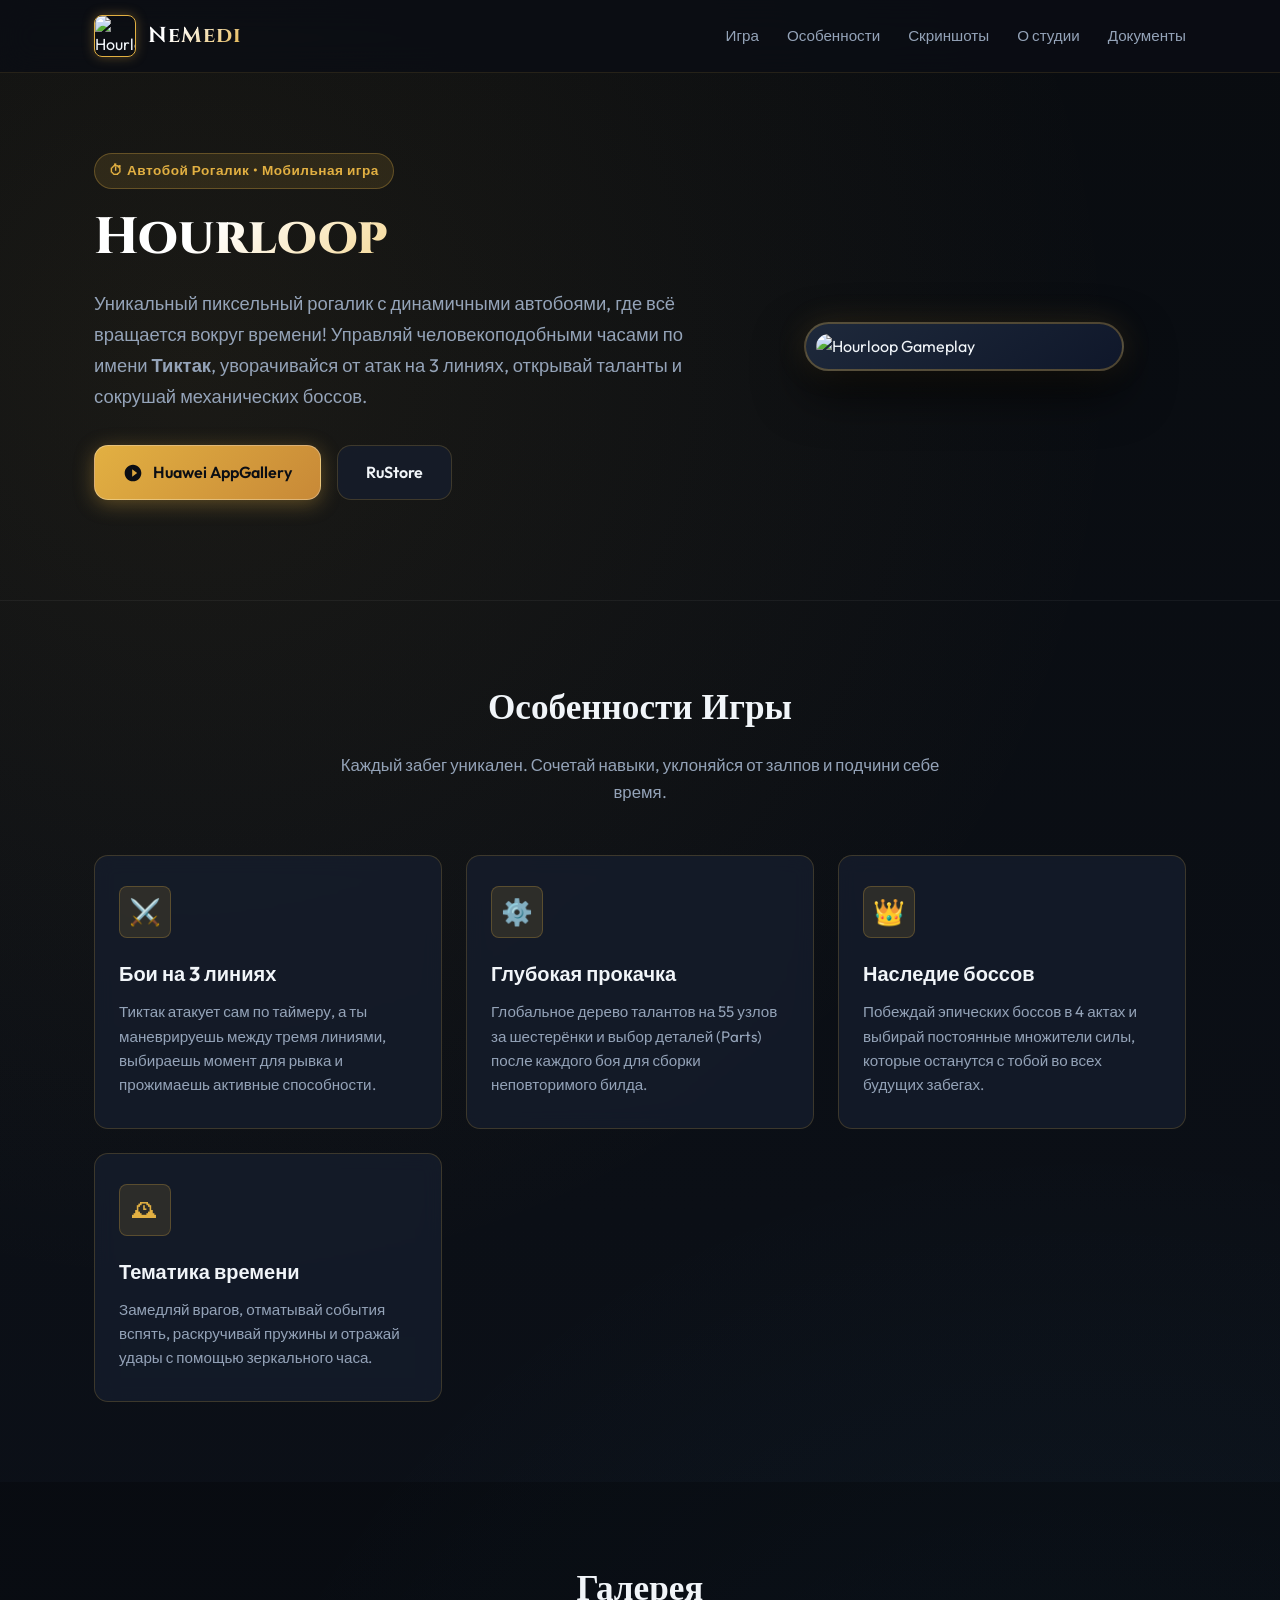
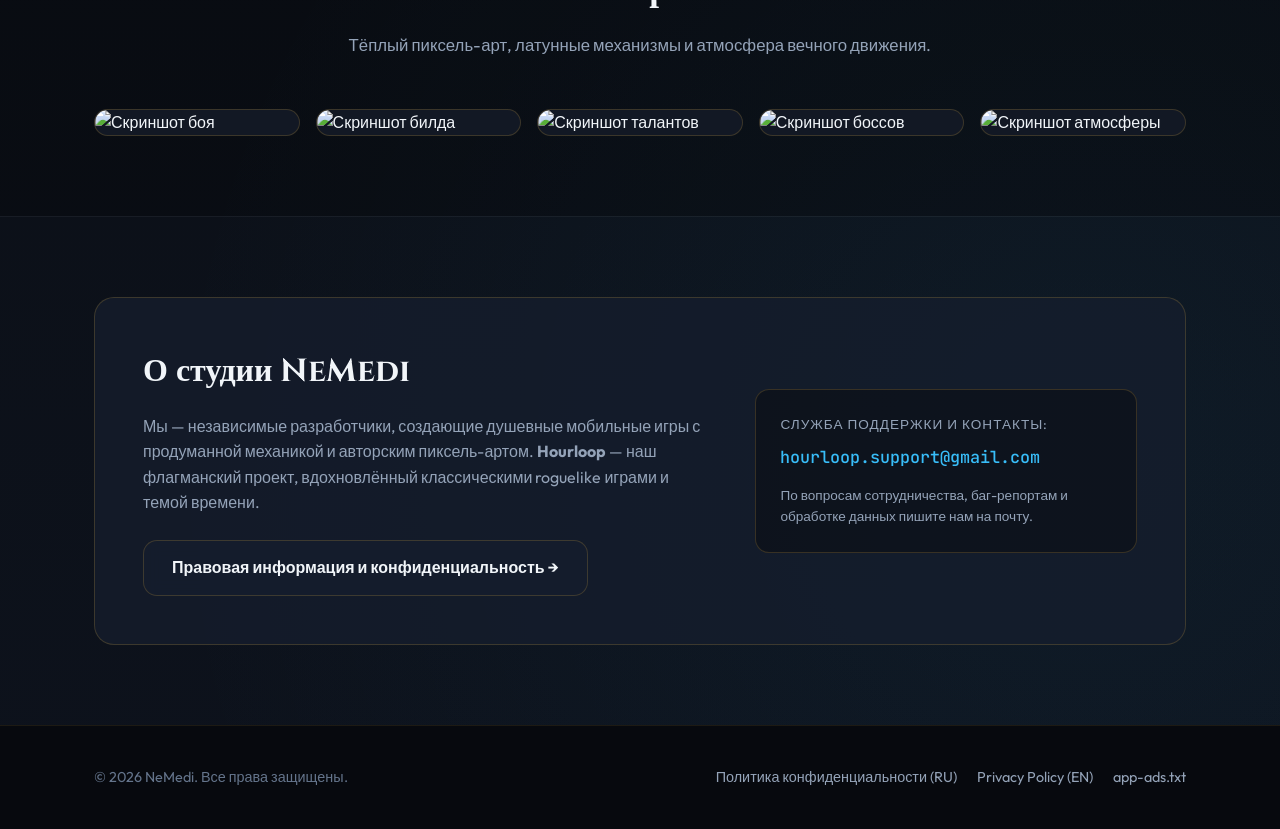
==== index.html @ 482aceb5 "Add files via upload" ====
<!DOCTYPE html>
<html lang="ru">
<head>
  <meta charset="UTF-8">
  <meta name="viewport" content="width=device-width, initial-scale=1.0">
  <title>NeMedi Games — Hourloop</title>
  <meta name="description" content="Официальный сайт инди-студии NeMedi и игры Hourloop — автобой рогалик в мире механизмов и времени.">
  <link rel="icon" type="image/png" href="assets/app_icon.png">
  <link rel="stylesheet" href="style.css">
</head>
<body>

  <!-- Header -->
  <header>
    <div class="container nav-wrap">
      <a href="index.html" class="brand">
        <img src="assets/app_icon.png" alt="Hourloop Icon" class="brand-icon">
        <span class="brand-name">NeMedi</span>
      </a>
      <nav>
        <ul class="nav-links">
          <li><a href="#game">Игра</a></li>
          <li><a href="#features">Особенности</a></li>
          <li><a href="#gallery">Скриншоты</a></li>
          <li><a href="#about">О студии</a></li>
          <li><a href="hourloop/legal/index.html">Документы</a></li>
        </ul>
      </nav>
    </div>
  </header>

  <main>
    <!-- Hero Section -->
    <section id="game" class="hero">
      <div class="container">
        <div class="hero-grid">
          <div class="hero-info">
            <span class="badge">⏱ Автобой Рогалик • Мобильная игра</span>
            <h1 class="hero-title">Hourloop</h1>
            <p class="hero-subtitle">
              Уникальный пиксельный рогалик с динамичными автобоями, где всё вращается вокруг времени! Управляй человекоподобными часами по имени <strong>Тиктак</strong>, уворачивайся от атак на 3 линиях, открывай таланты и сокрушай механических боссов.
            </p>
            <div class="cta-group">
              <a href="https://appgallery.huawei.com/app/C118622641" target="_blank" rel="noopener" class="btn btn-primary" id="btn-appgallery">
                <svg width="20" height="20" viewBox="0 0 24 24" fill="currentColor"><path d="M12 2C6.48 2 2 6.48 2 12s4.48 10 10 10 10-4.48 10-10S17.52 2 12 2zm-1 14.5v-9l6 4.5-6 4.5z"/></svg>
                Huawei AppGallery
              </a>
              <a href="https://www.rustore.ru" target="_blank" rel="noopener" class="btn btn-secondary" id="btn-rustore">
                RuStore
              </a>
            </div>
          </div>
          <div class="hero-visual">
            <div class="phone-mockup">
              <img src="assets/promo_1.png" alt="Hourloop Gameplay">
            </div>
          </div>
        </div>
      </div>
    </section>

    <!-- Features -->
    <section id="features" class="features">
      <div class="container">
        <div class="section-head">
          <h2 class="section-title">Особенности Игры</h2>
          <p class="section-desc">Каждый забег уникален. Сочетай навыки, уклоняйся от залпов и подчини себе время.</p>
        </div>
        <div class="features-grid">
          <div class="feature-card">
            <div class="feature-icon">⚔️</div>
            <h3 class="feature-title">Бои на 3 линиях</h3>
            <p class="feature-text">Тиктак атакует сам по таймеру, а ты маневрируешь между тремя линиями, выбираешь момент для рывка и прожимаешь активные способности.</p>
          </div>
          <div class="feature-card">
            <div class="feature-icon">⚙️</div>
            <h3 class="feature-title">Глубокая прокачка</h3>
            <p class="feature-text">Глобальное дерево талантов на 55 узлов за шестерёнки и выбор деталей (Parts) после каждого боя для сборки неповторимого билда.</p>
          </div>
          <div class="feature-card">
            <div class="feature-icon">👑</div>
            <h3 class="feature-title">Наследие боссов</h3>
            <p class="feature-text">Побеждай эпических боссов в 4 актах и выбирай постоянные множители силы, которые останутся с тобой во всех будущих забегах.</p>
          </div>
          <div class="feature-card">
            <div class="feature-icon">🕰</div>
            <h3 class="feature-title">Тематика времени</h3>
            <p class="feature-text">Замедляй врагов, отматывай события вспять, раскручивай пружины и отражай удары с помощью зеркального часа.</p>
          </div>
        </div>
      </div>
    </section>

    <!-- Promo Gallery -->
    <section id="gallery" class="gallery">
      <div class="container">
        <div class="section-head">
          <h2 class="section-title">Галерея</h2>
          <p class="section-desc">Тёплый пиксель-арт, латунные механизмы и атмосфера вечного движения.</p>
        </div>
        <div class="gallery-grid">
          <div class="gallery-item"><img src="assets/promo_1.png" alt="Скриншот боя"></div>
          <div class="gallery-item"><img src="assets/promo_2.png" alt="Скриншот билда"></div>
          <div class="gallery-item"><img src="assets/promo_3.png" alt="Скриншот талантов"></div>
          <div class="gallery-item"><img src="assets/promo_4.png" alt="Скриншот боссов"></div>
          <div class="gallery-item"><img src="assets/promo_5.png" alt="Скриншот атмосферы"></div>
        </div>
      </div>
    </section>

    <!-- About Studio -->
    <section id="about" class="about">
      <div class="container">
        <div class="about-card">
          <div class="about-info">
            <h2 class="about-title">О студии NeMedi</h2>
            <p class="about-desc">
              Мы — независимые разработчики, создающие душевные мобильные игры с продуманной механикой и авторским пиксель-артом. <strong>Hourloop</strong> — наш флагманский проект, вдохновлённый классическими roguelike играми и темой времени.
            </p>
            <a href="hourloop/legal/index.html" class="btn btn-secondary">
              Правовая информация и конфиденциальность →
            </a>
          </div>
          <div class="contact-box">
            <div class="contact-label">Служба поддержки и контакты:</div>
            <a href="mailto:hourloop.support@gmail.com" class="contact-email">hourloop.support@gmail.com</a>
            <div style="margin-top: 14px; font-size: 0.85rem; color: var(--text-muted);">
              По вопросам сотрудничества, баг-репортам и обработке данных пишите нам на почту.
            </div>
          </div>
        </div>
      </div>
    </section>
  </main>

  <!-- Footer -->
  <footer>
    <div class="container footer-content">
      <div class="footer-copy">
        © 2026 NeMedi. Все права защищены.
      </div>
      <div class="footer-links">
        <a href="hourloop/legal/privacy-ru.html">Политика конфиденциальности (RU)</a>
        <a href="hourloop/legal/privacy-en.html">Privacy Policy (EN)</a>
        <a href="app-ads.txt">app-ads.txt</a>
      </div>
    </div>
  </footer>

</body>
</html>
---- style.css ----
@import url('https://fonts.googleapis.com/css2?family=Outfit:wght@300;400;500;600;700;800&family=Cinzel:wght@600;700;800&family=JetBrains+Mono:wght@400;500&display=swap');

:root {
  --bg-dark: #0b0e14;
  --bg-surface: #121824;
  --bg-card: rgba(22, 30, 46, 0.75);
  --bg-card-hover: rgba(30, 41, 62, 0.85);
  --accent-gold: #e2b042;
  --accent-gold-glow: rgba(226, 176, 66, 0.35);
  --accent-brass: #c88937;
  --accent-blue: #2a75d3;
  --accent-cyan: #38bdf8;
  --text-main: #f1f5f9;
  --text-muted: #94a3b8;
  --text-dark: #64748b;
  --border-color: rgba(226, 176, 66, 0.2);
  --border-hover: rgba(226, 176, 66, 0.5);
  --radius-sm: 8px;
  --radius-md: 14px;
  --radius-lg: 20px;
  --transition: all 0.25s cubic-bezier(0.16, 1, 0.3, 1);
}

* {
  margin: 0;
  padding: 0;
  box-sizing: border-box;
}

html {
  scroll-behavior: smooth;
}

body {
  font-family: 'Outfit', -apple-system, BlinkMacSystemFont, 'Segoe UI', Roboto, sans-serif;
  background-color: var(--bg-dark);
  color: var(--text-main);
  line-height: 1.6;
  min-height: 100vh;
  overflow-x: hidden;
  background-image: 
    radial-gradient(circle at 15% 15%, rgba(226, 176, 66, 0.08) 0%, transparent 40%),
    radial-gradient(circle at 85% 85%, rgba(56, 189, 248, 0.06) 0%, transparent 40%),
    linear-gradient(to bottom, #090c10, #0d121c);
}

.container {
  max-width: 1140px;
  margin: 0 auto;
  padding: 0 24px;
}

/* Header & Nav */
header {
  position: sticky;
  top: 0;
  z-index: 100;
  backdrop-filter: blur(16px);
  -webkit-backdrop-filter: blur(16px);
  background: rgba(11, 14, 20, 0.85);
  border-bottom: 1px solid rgba(226, 176, 66, 0.12);
}

.nav-wrap {
  display: flex;
  justify-content: space-between;
  align-items: center;
  height: 72px;
}

.brand {
  display: flex;
  align-items: center;
  gap: 12px;
  text-decoration: none;
  color: var(--text-main);
}

.brand-icon {
  width: 42px;
  height: 42px;
  border-radius: var(--radius-sm);
  border: 1px solid var(--accent-gold);
  box-shadow: 0 0 12px var(--accent-gold-glow);
  object-fit: cover;
}

.brand-name {
  font-family: 'Cinzel', serif;
  font-size: 1.35rem;
  font-weight: 700;
  letter-spacing: 1px;
  background: linear-gradient(135deg, #fff 30%, var(--accent-gold) 100%);
  -webkit-background-clip: text;
  -webkit-text-fill-color: transparent;
}

.nav-links {
  display: flex;
  align-items: center;
  gap: 28px;
  list-style: none;
}

.nav-links a {
  color: var(--text-muted);
  text-decoration: none;
  font-weight: 500;
  font-size: 0.95rem;
  transition: var(--transition);
}

.nav-links a:hover {
  color: var(--accent-gold);
}

/* Hero Section */
.hero {
  padding: 80px 0 60px;
  position: relative;
}

.hero-grid {
  display: grid;
  grid-template-columns: 1.15fr 0.85fr;
  gap: 48px;
  align-items: center;
}

.badge {
  display: inline-flex;
  align-items: center;
  gap: 8px;
  padding: 6px 14px;
  border-radius: 999px;
  background: rgba(226, 176, 66, 0.12);
  border: 1px solid rgba(226, 176, 66, 0.3);
  color: var(--accent-gold);
  font-size: 0.85rem;
  font-weight: 600;
  letter-spacing: 0.5px;
  margin-bottom: 20px;
}

.hero-title {
  font-family: 'Cinzel', serif;
  font-size: 3.2rem;
  line-height: 1.15;
  font-weight: 800;
  margin-bottom: 20px;
  background: linear-gradient(135deg, #ffffff 20%, #f3d182 60%, var(--accent-gold) 100%);
  -webkit-background-clip: text;
  -webkit-text-fill-color: transparent;
}

.hero-subtitle {
  font-size: 1.15rem;
  color: var(--text-muted);
  line-height: 1.7;
  margin-bottom: 32px;
}

.cta-group {
  display: flex;
  flex-wrap: wrap;
  gap: 16px;
  margin-bottom: 40px;
}

.btn {
  display: inline-flex;
  align-items: center;
  gap: 10px;
  padding: 14px 28px;
  border-radius: var(--radius-md);
  font-weight: 600;
  font-size: 1rem;
  text-decoration: none;
  transition: var(--transition);
  cursor: pointer;
}

.btn-primary {
  background: linear-gradient(135deg, var(--accent-gold) 0%, var(--accent-brass) 100%);
  color: #0b0e14;
  box-shadow: 0 4px 20px var(--accent-gold-glow);
  border: 1px solid rgba(255, 255, 255, 0.3);
}

.btn-primary:hover {
  transform: translateY(-2px);
  box-shadow: 0 6px 28px rgba(226, 176, 66, 0.55);
}

.btn-secondary {
  background: var(--bg-card);
  color: var(--text-main);
  border: 1px solid var(--border-color);
  backdrop-filter: blur(8px);
}

.btn-secondary:hover {
  background: var(--bg-card-hover);
  border-color: var(--border-hover);
  color: var(--accent-gold);
  transform: translateY(-2px);
}

.hero-visual {
  display: flex;
  justify-content: center;
  position: relative;
}

.phone-mockup {
  width: 100%;
  max-width: 320px;
  border-radius: 28px;
  padding: 10px;
  background: linear-gradient(145deg, #1e293b, #0f172a);
  box-shadow: 0 20px 50px rgba(0, 0, 0, 0.7), 0 0 30px rgba(226, 176, 66, 0.15);
  border: 2px solid rgba(226, 176, 66, 0.3);
}

.phone-mockup img {
  width: 100%;
  display: block;
  border-radius: 20px;
}

/* Features */
.features {
  padding: 80px 0;
  border-top: 1px solid rgba(255, 255, 255, 0.05);
}

.section-head {
  text-align: center;
  max-width: 650px;
  margin: 0 auto 50px;
}

.section-title {
  font-family: 'Cinzel', serif;
  font-size: 2.2rem;
  margin-bottom: 14px;
  color: var(--text-main);
}

.section-desc {
  color: var(--text-muted);
  font-size: 1.05rem;
}

.features-grid {
  display: grid;
  grid-template-columns: repeat(auto-fit, minmax(260px, 1fr));
  gap: 24px;
}

.feature-card {
  background: var(--bg-card);
  border: 1px solid var(--border-color);
  border-radius: var(--radius-md);
  padding: 30px 24px;
  backdrop-filter: blur(10px);
  transition: var(--transition);
}

.feature-card:hover {
  transform: translateY(-4px);
  border-color: var(--border-hover);
  background: var(--bg-card-hover);
}

.feature-icon {
  width: 52px;
  height: 52px;
  border-radius: var(--radius-sm);
  background: rgba(226, 176, 66, 0.12);
  border: 1px solid rgba(226, 176, 66, 0.25);
  display: flex;
  align-items: center;
  justify-content: center;
  font-size: 1.6rem;
  margin-bottom: 20px;
  color: var(--accent-gold);
}

.feature-title {
  font-size: 1.25rem;
  font-weight: 700;
  margin-bottom: 10px;
}

.feature-text {
  color: var(--text-muted);
  font-size: 0.95rem;
  line-height: 1.6;
}

/* Promo Gallery */
.gallery {
  padding: 80px 0;
  background: rgba(0, 0, 0, 0.25);
}

.gallery-grid {
  display: grid;
  grid-template-columns: repeat(auto-fit, minmax(190px, 1fr));
  gap: 16px;
}

.gallery-item {
  border-radius: var(--radius-md);
  overflow: hidden;
  border: 1px solid var(--border-color);
  background: var(--bg-surface);
  transition: var(--transition);
}

.gallery-item:hover {
  transform: scale(1.03);
  border-color: var(--accent-gold);
  box-shadow: 0 10px 30px rgba(0, 0, 0, 0.5);
}

.gallery-item img {
  width: 100%;
  display: block;
  object-fit: cover;
}

/* About Studio */
.about {
  padding: 80px 0;
  border-top: 1px solid rgba(255, 255, 255, 0.05);
}

.about-card {
  background: var(--bg-card);
  border: 1px solid var(--border-color);
  border-radius: var(--radius-lg);
  padding: 48px;
  display: grid;
  grid-template-columns: 1.2fr 0.8fr;
  gap: 40px;
  align-items: center;
}

.about-title {
  font-family: 'Cinzel', serif;
  font-size: 2rem;
  margin-bottom: 16px;
}

.about-desc {
  color: var(--text-muted);
  margin-bottom: 24px;
}

.contact-box {
  background: rgba(11, 14, 20, 0.6);
  border: 1px solid rgba(226, 176, 66, 0.2);
  border-radius: var(--radius-md);
  padding: 24px;
}

.contact-label {
  font-size: 0.85rem;
  color: var(--text-muted);
  text-transform: uppercase;
  letter-spacing: 1px;
  margin-bottom: 8px;
}

.contact-email {
  font-family: 'JetBrains Mono', monospace;
  color: var(--accent-cyan);
  font-size: 1.05rem;
  text-decoration: none;
  font-weight: 500;
}

.contact-email:hover {
  text-decoration: underline;
}

/* Footer */
footer {
  padding: 40px 0;
  border-top: 1px solid rgba(226, 176, 66, 0.1);
  background: #07090e;
  font-size: 0.9rem;
  color: var(--text-dark);
}

.footer-content {
  display: flex;
  justify-content: space-between;
  align-items: center;
  flex-wrap: wrap;
  gap: 20px;
}

.footer-links {
  display: flex;
  gap: 20px;
}

.footer-links a {
  color: var(--text-muted);
  text-decoration: none;
  transition: var(--transition);
}

.footer-links a:hover {
  color: var(--accent-gold);
}

/* Legal Document Styles */
.legal-wrapper {
  max-width: 860px;
  margin: 50px auto 80px;
  background: var(--bg-card);
  border: 1px solid var(--border-color);
  border-radius: var(--radius-lg);
  padding: 48px;
  backdrop-filter: blur(12px);
}

.legal-header {
  margin-bottom: 36px;
  padding-bottom: 24px;
  border-bottom: 1px solid rgba(226, 176, 66, 0.15);
}

.legal-header h1 {
  font-family: 'Cinzel', serif;
  font-size: 2.3rem;
  color: #fff;
  margin-bottom: 12px;
}

.legal-meta {
  display: flex;
  gap: 20px;
  font-size: 0.9rem;
  color: var(--text-muted);
  flex-wrap: wrap;
}

.lang-switch {
  display: flex;
  gap: 10px;
  margin: 20px 0;
  flex-wrap: wrap;
}

.lang-btn {
  padding: 6px 14px;
  border-radius: var(--radius-sm);
  background: rgba(255, 255, 255, 0.05);
  border: 1px solid rgba(255, 255, 255, 0.1);
  color: var(--text-muted);
  text-decoration: none;
  font-size: 0.85rem;
  font-weight: 500;
  transition: var(--transition);
}

.lang-btn:hover, .lang-btn.active {
  background: rgba(226, 176, 66, 0.15);
  border-color: var(--accent-gold);
  color: var(--accent-gold);
}

.legal-body h2 {
  font-size: 1.45rem;
  margin: 32px 0 14px;
  color: var(--accent-gold);
  border-left: 3px solid var(--accent-gold);
  padding-left: 12px;
}

.legal-body h3 {
  font-size: 1.2rem;
  margin: 24px 0 10px;
  color: #fff;
}

.legal-body p {
  color: var(--text-main);
  margin-bottom: 16px;
  line-height: 1.7;
}

.legal-body ul, .legal-body ol {
  margin: 14px 0 20px 24px;
  color: var(--text-main);
}

.legal-body li {
  margin-bottom: 8px;
  line-height: 1.6;
}

.legal-body table {
  width: 100%;
  border-collapse: collapse;
  margin: 24px 0;
  font-size: 0.95rem;
}

.legal-body th, .legal-body td {
  padding: 12px 16px;
  border: 1px solid rgba(255, 255, 255, 0.1);
  text-align: left;
}

.legal-body th {
  background: rgba(226, 176, 66, 0.1);
  color: var(--accent-gold);
  font-weight: 600;
}

.legal-body td {
  background: rgba(11, 14, 20, 0.4);
}

.legal-body code {
  font-family: 'JetBrains Mono', monospace;
  background: rgba(255, 255, 255, 0.08);
  padding: 2px 6px;
  border-radius: 4px;
  font-size: 0.9em;
  color: var(--accent-cyan);
}

.back-link {
  display: inline-flex;
  align-items: center;
  gap: 8px;
  color: var(--text-muted);
  text-decoration: none;
  font-weight: 500;
  margin-bottom: 24px;
  transition: var(--transition);
}

.back-link:hover {
  color: var(--accent-gold);
}

/* Responsive */
@media (max-width: 860px) {
  .hero-grid {
    grid-template-columns: 1fr;
    text-align: center;
  }
  .cta-group {
    justify-content: center;
  }
  .about-card {
    grid-template-columns: 1fr;
  }
  .hero-title {
    font-size: 2.4rem;
  }
  .legal-wrapper {
    padding: 28px 20px;
    margin: 30px auto;
  }
}
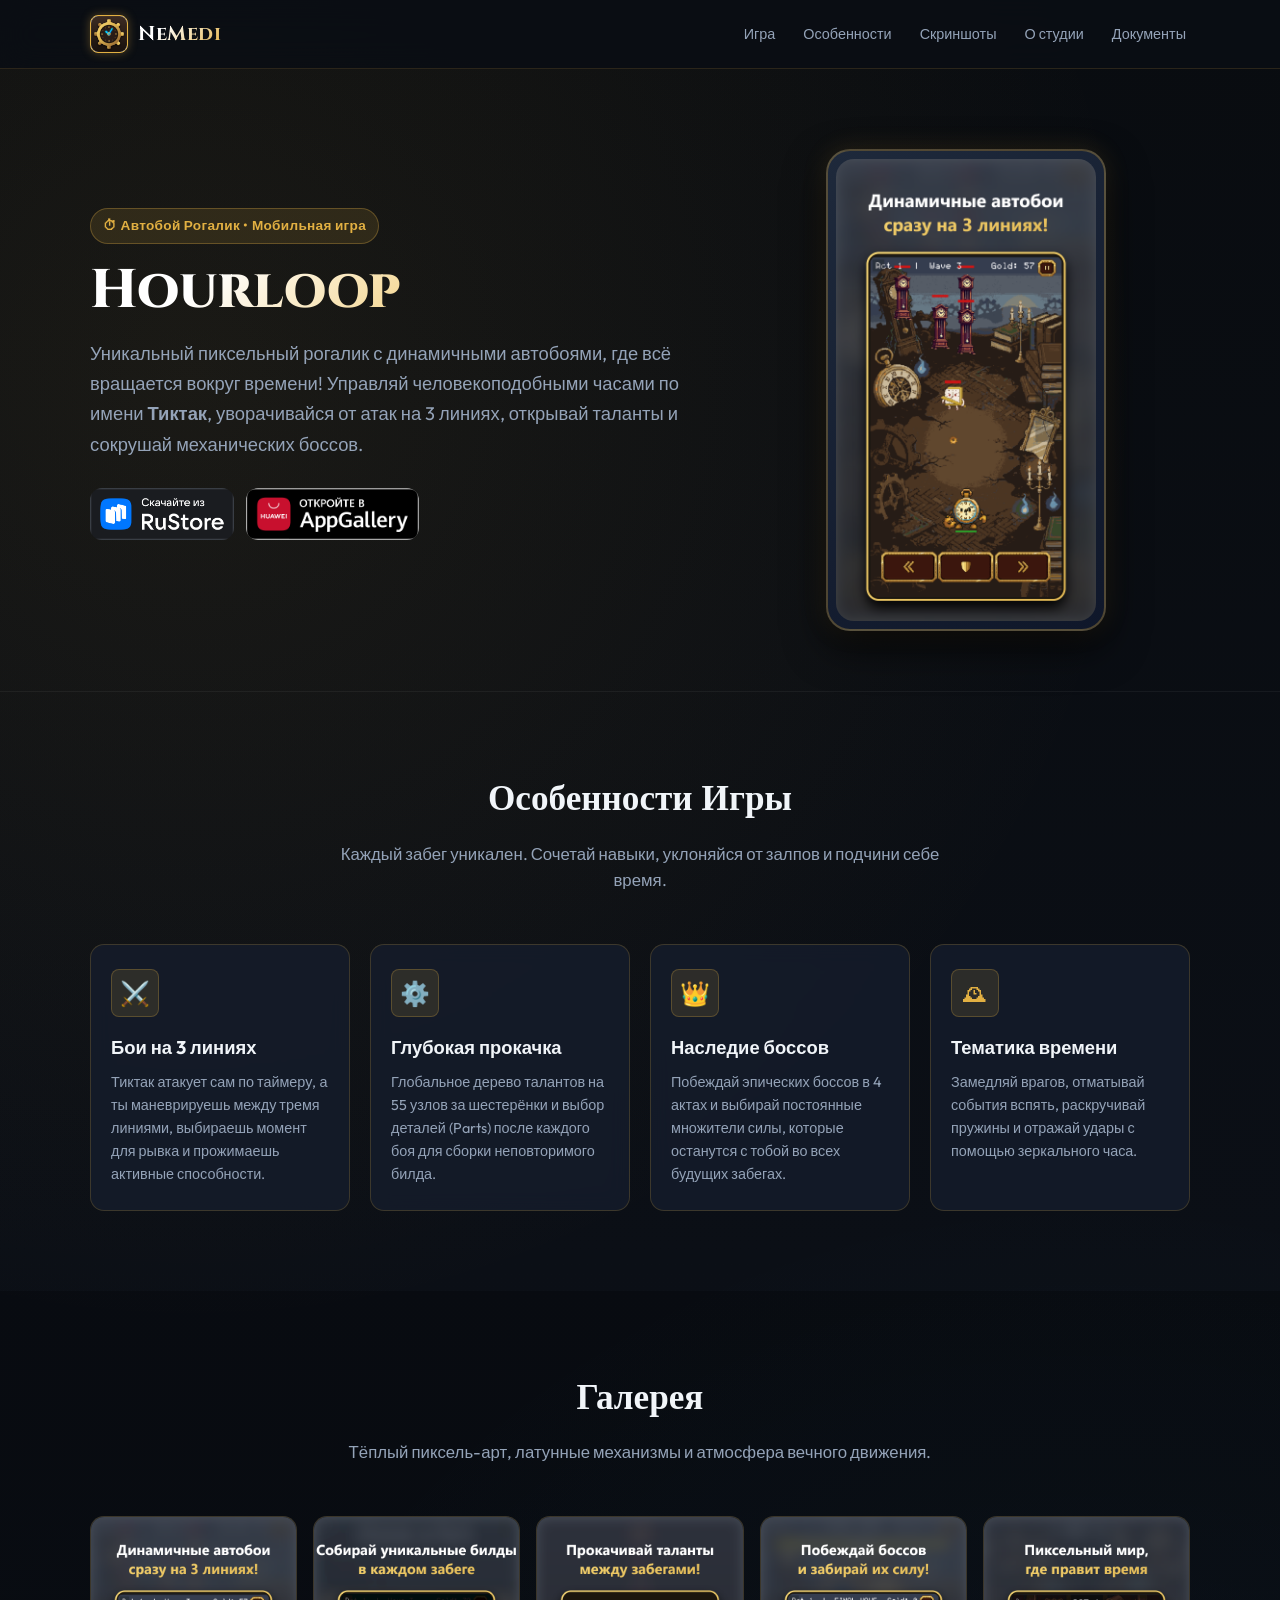
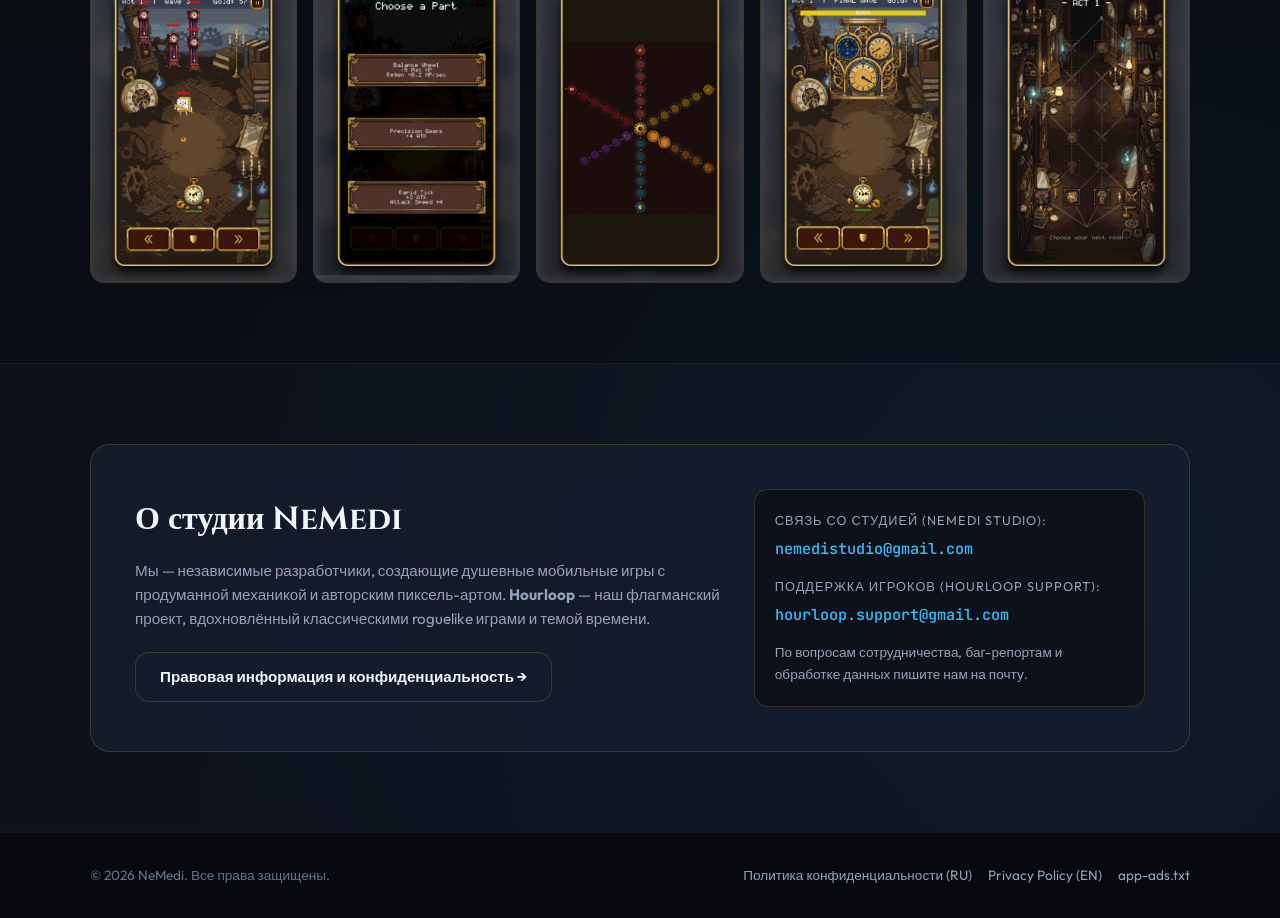
==== commit 068bac91: "Add files via upload" ====
--- a/index.html
+++ b/index.html
@@ -41,12 +41,11 @@
               Уникальный пиксельный рогалик с динамичными автобоями, где всё вращается вокруг времени! Управляй человекоподобными часами по имени <strong>Тиктак</strong>, уворачивайся от атак на 3 линиях, открывай таланты и сокрушай механических боссов.
             </p>
             <div class="cta-group">
-              <a href="https://appgallery.huawei.com/app/C118622641" target="_blank" rel="noopener" class="btn btn-primary" id="btn-appgallery">
-                <svg width="20" height="20" viewBox="0 0 24 24" fill="currentColor"><path d="M12 2C6.48 2 2 6.48 2 12s4.48 10 10 10 10-4.48 10-10S17.52 2 12 2zm-1 14.5v-9l6 4.5-6 4.5z"/></svg>
-                Huawei AppGallery
+              <a href="https://www.rustore.ru" target="_blank" rel="noopener" class="store-badge-link" id="btn-rustore" title="Скачать в RuStore">
+                <img src="assets/badge_rustore.png" alt="Доступно в RuStore" class="store-badge-img">
               </a>
-              <a href="https://www.rustore.ru" target="_blank" rel="noopener" class="btn btn-secondary" id="btn-rustore">
-                RuStore
+              <a href="https://url.cloud.huawei.com/BLCYEuFCV2?shareTo=qrcode" target="_blank" rel="noopener" class="store-badge-link" id="btn-appgallery" title="Откройте в AppGallery">
+                <img src="assets/badge_appgallery.png" alt="Откройте в AppGallery" class="store-badge-img">
               </a>
             </div>
           </div>
@@ -122,8 +121,14 @@
             </a>
           </div>
           <div class="contact-box">
-            <div class="contact-label">Служба поддержки и контакты:</div>
-            <a href="mailto:hourloop.support@gmail.com" class="contact-email">hourloop.support@gmail.com</a>
+            <div class="contact-group" style="margin-bottom: 14px;">
+              <div class="contact-label">Связь со студией (NeMedi Studio):</div>
+              <a href="mailto:nemedistudio@gmail.com" class="contact-email">nemedistudio@gmail.com</a>
+            </div>
+            <div class="contact-group">
+              <div class="contact-label">Поддержка игроков (Hourloop Support):</div>
+              <a href="mailto:hourloop.support@gmail.com" class="contact-email">hourloop.support@gmail.com</a>
+            </div>
             <div style="margin-top: 14px; font-size: 0.85rem; color: var(--text-muted);">
               По вопросам сотрудничества, баг-репортам и обработке данных пишите нам на почту.
             </div>
--- a/style.css
+++ b/style.css
@@ -29,6 +29,7 @@
 
 html {
   scroll-behavior: smooth;
+  -webkit-text-size-adjust: 100%;
 }
 
 body {
@@ -47,7 +48,7 @@
 .container {
   max-width: 1140px;
   margin: 0 auto;
-  padding: 0 24px;
+  padding: 0 20px;
 }
 
 /* Header & Nav */
@@ -57,39 +58,41 @@
   z-index: 100;
   backdrop-filter: blur(16px);
   -webkit-backdrop-filter: blur(16px);
-  background: rgba(11, 14, 20, 0.85);
-  border-bottom: 1px solid rgba(226, 176, 66, 0.12);
+  background: rgba(11, 14, 20, 0.9);
+  border-bottom: 1px solid rgba(226, 176, 66, 0.15);
 }
 
 .nav-wrap {
   display: flex;
   justify-content: space-between;
   align-items: center;
-  height: 72px;
+  height: 68px;
+  gap: 12px;
 }
 
 .brand {
   display: flex;
   align-items: center;
-  gap: 12px;
+  gap: 10px;
   text-decoration: none;
   color: var(--text-main);
+  flex-shrink: 0;
 }
 
 .brand-icon {
-  width: 42px;
-  height: 42px;
+  width: 38px;
+  height: 38px;
   border-radius: var(--radius-sm);
   border: 1px solid var(--accent-gold);
-  box-shadow: 0 0 12px var(--accent-gold-glow);
+  box-shadow: 0 0 10px var(--accent-gold-glow);
   object-fit: cover;
 }
 
 .brand-name {
   font-family: 'Cinzel', serif;
-  font-size: 1.35rem;
+  font-size: 1.25rem;
   font-weight: 700;
-  letter-spacing: 1px;
+  letter-spacing: 0.5px;
   background: linear-gradient(135deg, #fff 30%, var(--accent-gold) 100%);
   -webkit-background-clip: text;
   -webkit-text-fill-color: transparent;
@@ -98,16 +101,30 @@
 .nav-links {
   display: flex;
   align-items: center;
-  gap: 28px;
+  gap: 20px;
   list-style: none;
+  overflow-x: auto;
+  -webkit-overflow-scrolling: touch;
+  scrollbar-width: none;
+  padding: 4px 0;
+}
+
+.nav-links::-webkit-scrollbar {
+  display: none;
+}
+
+.nav-links li {
+  flex-shrink: 0;
 }
 
 .nav-links a {
   color: var(--text-muted);
   text-decoration: none;
   font-weight: 500;
-  font-size: 0.95rem;
+  font-size: 0.9rem;
+  padding: 6px 4px;
   transition: var(--transition);
+  white-space: nowrap;
 }
 
 .nav-links a:hover {
@@ -116,80 +133,84 @@
 
 /* Hero Section */
 .hero {
-  padding: 80px 0 60px;
+  padding: clamp(40px, 8vw, 80px) 0 clamp(30px, 6vw, 60px);
   position: relative;
 }
 
 .hero-grid {
   display: grid;
   grid-template-columns: 1.15fr 0.85fr;
-  gap: 48px;
+  gap: clamp(24px, 5vw, 48px);
   align-items: center;
 }
 
 .badge {
   display: inline-flex;
   align-items: center;
-  gap: 8px;
-  padding: 6px 14px;
+  gap: 6px;
+  padding: 6px 12px;
   border-radius: 999px;
   background: rgba(226, 176, 66, 0.12);
   border: 1px solid rgba(226, 176, 66, 0.3);
   color: var(--accent-gold);
-  font-size: 0.85rem;
+  font-size: clamp(0.75rem, 2.5vw, 0.85rem);
   font-weight: 600;
-  letter-spacing: 0.5px;
-  margin-bottom: 20px;
+  letter-spacing: 0.3px;
+  margin-bottom: 16px;
+  max-width: 100%;
 }
 
 .hero-title {
   font-family: 'Cinzel', serif;
-  font-size: 3.2rem;
+  font-size: clamp(2.2rem, 8vw, 3.4rem);
   line-height: 1.15;
   font-weight: 800;
-  margin-bottom: 20px;
+  margin-bottom: 16px;
   background: linear-gradient(135deg, #ffffff 20%, #f3d182 60%, var(--accent-gold) 100%);
   -webkit-background-clip: text;
   -webkit-text-fill-color: transparent;
 }
 
 .hero-subtitle {
-  font-size: 1.15rem;
-  color: var(--text-muted);
-  line-height: 1.7;
+  font-size: clamp(0.95rem, 3.5vw, 1.15rem);
+  color: var(--text-muted);
+  line-height: 1.65;
+  margin-bottom: 28px;
+}
+
+.cta-group {
+  display: flex;
+  flex-wrap: wrap;
+  gap: 12px;
   margin-bottom: 32px;
-}
-
-.cta-group {
-  display: flex;
-  flex-wrap: wrap;
-  gap: 16px;
-  margin-bottom: 40px;
 }
 
 .btn {
   display: inline-flex;
   align-items: center;
-  gap: 10px;
-  padding: 14px 28px;
+  justify-content: center;
+  gap: 8px;
+  padding: 12px 24px;
+  min-height: 48px;
   border-radius: var(--radius-md);
   font-weight: 600;
-  font-size: 1rem;
+  font-size: 0.95rem;
   text-decoration: none;
   transition: var(--transition);
   cursor: pointer;
+  touch-action: manipulation;
 }
 
 .btn-primary {
   background: linear-gradient(135deg, var(--accent-gold) 0%, var(--accent-brass) 100%);
   color: #0b0e14;
-  box-shadow: 0 4px 20px var(--accent-gold-glow);
+  box-shadow: 0 4px 18px var(--accent-gold-glow);
   border: 1px solid rgba(255, 255, 255, 0.3);
 }
 
-.btn-primary:hover {
+.btn-primary:hover, .btn-primary:active {
   transform: translateY(-2px);
-  box-shadow: 0 6px 28px rgba(226, 176, 66, 0.55);
+  box-shadow: 0 6px 24px rgba(226, 176, 66, 0.55);
 }
 
 .btn-secondary {
@@ -199,13 +220,32 @@
   backdrop-filter: blur(8px);
 }
 
-.btn-secondary:hover {
+.btn-secondary:hover, .btn-secondary:active {
   background: var(--bg-card-hover);
   border-color: var(--border-hover);
   color: var(--accent-gold);
   transform: translateY(-2px);
 }
 
+.store-badge-link {
+  display: inline-block;
+  transition: transform var(--transition), filter var(--transition);
+  border-radius: var(--radius-md);
+  text-decoration: none;
+}
+
+.store-badge-link:hover, .store-badge-link:active {
+  transform: translateY(-3px);
+  filter: brightness(1.1) drop-shadow(0 6px 16px rgba(0, 0, 0, 0.4));
+}
+
+.store-badge-img {
+  height: 52px;
+  width: auto;
+  display: block;
+  border-radius: 12px;
+}
+
 .hero-visual {
   display: flex;
   justify-content: center;
@@ -214,55 +254,56 @@
 
 .phone-mockup {
   width: 100%;
-  max-width: 320px;
-  border-radius: 28px;
-  padding: 10px;
+  max-width: 280px;
+  border-radius: 24px;
+  padding: 8px;
   background: linear-gradient(145deg, #1e293b, #0f172a);
-  box-shadow: 0 20px 50px rgba(0, 0, 0, 0.7), 0 0 30px rgba(226, 176, 66, 0.15);
+  box-shadow: 0 16px 40px rgba(0, 0, 0, 0.7), 0 0 24px rgba(226, 176, 66, 0.15);
   border: 2px solid rgba(226, 176, 66, 0.3);
 }
 
 .phone-mockup img {
   width: 100%;
+  height: auto;
   display: block;
-  border-radius: 20px;
+  border-radius: 18px;
 }
 
 /* Features */
 .features {
-  padding: 80px 0;
+  padding: clamp(50px, 8vw, 80px) 0;
   border-top: 1px solid rgba(255, 255, 255, 0.05);
 }
 
 .section-head {
   text-align: center;
   max-width: 650px;
-  margin: 0 auto 50px;
+  margin: 0 auto clamp(30px, 6vw, 50px);
 }
 
 .section-title {
   font-family: 'Cinzel', serif;
-  font-size: 2.2rem;
-  margin-bottom: 14px;
+  font-size: clamp(1.6rem, 5vw, 2.2rem);
+  margin-bottom: 12px;
   color: var(--text-main);
 }
 
 .section-desc {
   color: var(--text-muted);
-  font-size: 1.05rem;
+  font-size: clamp(0.9rem, 3vw, 1.05rem);
 }
 
 .features-grid {
   display: grid;
-  grid-template-columns: repeat(auto-fit, minmax(260px, 1fr));
-  gap: 24px;
+  grid-template-columns: repeat(auto-fit, minmax(240px, 1fr));
+  gap: 20px;
 }
 
 .feature-card {
   background: var(--bg-card);
   border: 1px solid var(--border-color);
   border-radius: var(--radius-md);
-  padding: 30px 24px;
+  padding: 24px 20px;
   backdrop-filter: blur(10px);
   transition: var(--transition);
 }
@@ -274,40 +315,40 @@
 }
 
 .feature-icon {
-  width: 52px;
-  height: 52px;
+  width: 48px;
+  height: 48px;
   border-radius: var(--radius-sm);
   background: rgba(226, 176, 66, 0.12);
   border: 1px solid rgba(226, 176, 66, 0.25);
   display: flex;
   align-items: center;
   justify-content: center;
-  font-size: 1.6rem;
-  margin-bottom: 20px;
+  font-size: 1.5rem;
+  margin-bottom: 16px;
   color: var(--accent-gold);
 }
 
 .feature-title {
-  font-size: 1.25rem;
+  font-size: 1.15rem;
   font-weight: 700;
-  margin-bottom: 10px;
+  margin-bottom: 8px;
 }
 
 .feature-text {
   color: var(--text-muted);
-  font-size: 0.95rem;
+  font-size: 0.9rem;
   line-height: 1.6;
 }
 
-/* Promo Gallery */
+/* Promo Gallery / Carousel */
 .gallery {
-  padding: 80px 0;
+  padding: clamp(50px, 8vw, 80px) 0;
   background: rgba(0, 0, 0, 0.25);
 }
 
 .gallery-grid {
   display: grid;
-  grid-template-columns: repeat(auto-fit, minmax(190px, 1fr));
+  grid-template-columns: repeat(auto-fit, minmax(180px, 1fr));
   gap: 16px;
 }
 
@@ -320,20 +361,21 @@
 }
 
 .gallery-item:hover {
-  transform: scale(1.03);
+  transform: scale(1.02);
   border-color: var(--accent-gold);
-  box-shadow: 0 10px 30px rgba(0, 0, 0, 0.5);
+  box-shadow: 0 10px 25px rgba(0, 0, 0, 0.5);
 }
 
 .gallery-item img {
   width: 100%;
+  height: auto;
   display: block;
   object-fit: cover;
 }
 
 /* About Studio */
 .about {
-  padding: 80px 0;
+  padding: clamp(50px, 8vw, 80px) 0;
   border-top: 1px solid rgba(255, 255, 255, 0.05);
 }
 
@@ -341,45 +383,49 @@
   background: var(--bg-card);
   border: 1px solid var(--border-color);
   border-radius: var(--radius-lg);
-  padding: 48px;
+  padding: clamp(24px, 5vw, 44px);
   display: grid;
   grid-template-columns: 1.2fr 0.8fr;
-  gap: 40px;
+  gap: 32px;
   align-items: center;
 }
 
 .about-title {
   font-family: 'Cinzel', serif;
-  font-size: 2rem;
-  margin-bottom: 16px;
+  font-size: clamp(1.5rem, 5vw, 2rem);
+  margin-bottom: 14px;
 }
 
 .about-desc {
   color: var(--text-muted);
-  margin-bottom: 24px;
+  margin-bottom: 20px;
+  font-size: 0.95rem;
 }
 
 .contact-box {
-  background: rgba(11, 14, 20, 0.6);
+  background: rgba(11, 14, 20, 0.7);
   border: 1px solid rgba(226, 176, 66, 0.2);
   border-radius: var(--radius-md);
-  padding: 24px;
+  padding: 20px;
 }
 
 .contact-label {
-  font-size: 0.85rem;
+  font-size: 0.8rem;
   color: var(--text-muted);
   text-transform: uppercase;
   letter-spacing: 1px;
-  margin-bottom: 8px;
+  margin-bottom: 6px;
 }
 
 .contact-email {
   font-family: 'JetBrains Mono', monospace;
   color: var(--accent-cyan);
-  font-size: 1.05rem;
+  font-size: 0.95rem;
   text-decoration: none;
   font-weight: 500;
+  word-break: break-all;
+  overflow-wrap: anywhere;
+  display: inline-block;
 }
 
 .contact-email:hover {
@@ -388,10 +434,10 @@
 
 /* Footer */
 footer {
-  padding: 40px 0;
+  padding: 32px 0;
   border-top: 1px solid rgba(226, 176, 66, 0.1);
   background: #07090e;
-  font-size: 0.9rem;
+  font-size: 0.85rem;
   color: var(--text-dark);
 }
 
@@ -400,12 +446,13 @@
   justify-content: space-between;
   align-items: center;
   flex-wrap: wrap;
-  gap: 20px;
+  gap: 16px;
 }
 
 .footer-links {
   display: flex;
-  gap: 20px;
+  flex-wrap: wrap;
+  gap: 16px;
 }
 
 .footer-links a {
@@ -421,44 +468,48 @@
 /* Legal Document Styles */
 .legal-wrapper {
   max-width: 860px;
-  margin: 50px auto 80px;
+  margin: clamp(24px, 5vw, 50px) auto clamp(40px, 8vw, 80px);
   background: var(--bg-card);
   border: 1px solid var(--border-color);
   border-radius: var(--radius-lg);
-  padding: 48px;
+  padding: clamp(20px, 5vw, 44px);
   backdrop-filter: blur(12px);
 }
 
 .legal-header {
-  margin-bottom: 36px;
-  padding-bottom: 24px;
+  margin-bottom: 28px;
+  padding-bottom: 20px;
   border-bottom: 1px solid rgba(226, 176, 66, 0.15);
 }
 
 .legal-header h1 {
   font-family: 'Cinzel', serif;
-  font-size: 2.3rem;
+  font-size: clamp(1.5rem, 5vw, 2.2rem);
   color: #fff;
-  margin-bottom: 12px;
+  margin-bottom: 10px;
 }
 
 .legal-meta {
   display: flex;
-  gap: 20px;
-  font-size: 0.9rem;
+  gap: 14px;
+  font-size: 0.85rem;
   color: var(--text-muted);
   flex-wrap: wrap;
 }
 
 .lang-switch {
   display: flex;
-  gap: 10px;
-  margin: 20px 0;
+  gap: 8px;
+  margin: 16px 0;
   flex-wrap: wrap;
 }
 
 .lang-btn {
-  padding: 6px 14px;
+  padding: 8px 16px;
+  min-height: 40px;
+  display: inline-flex;
+  align-items: center;
+  justify-content: center;
   border-radius: var(--radius-sm);
   background: rgba(255, 255, 255, 0.05);
   border: 1px solid rgba(255, 255, 255, 0.1);
@@ -467,6 +518,7 @@
   font-size: 0.85rem;
   font-weight: 500;
   transition: var(--transition);
+  touch-action: manipulation;
 }
 
 .lang-btn:hover, .lang-btn.active {
@@ -476,50 +528,61 @@
 }
 
 .legal-body h2 {
-  font-size: 1.45rem;
-  margin: 32px 0 14px;
+  font-size: clamp(1.2rem, 4vw, 1.45rem);
+  margin: 28px 0 12px;
   color: var(--accent-gold);
   border-left: 3px solid var(--accent-gold);
-  padding-left: 12px;
+  padding-left: 10px;
 }
 
 .legal-body h3 {
-  font-size: 1.2rem;
-  margin: 24px 0 10px;
+  font-size: 1.1rem;
+  margin: 20px 0 8px;
   color: #fff;
 }
 
 .legal-body p {
   color: var(--text-main);
-  margin-bottom: 16px;
-  line-height: 1.7;
+  margin-bottom: 14px;
+  line-height: 1.65;
+  font-size: 0.95rem;
 }
 
 .legal-body ul, .legal-body ol {
-  margin: 14px 0 20px 24px;
+  margin: 12px 0 18px 20px;
   color: var(--text-main);
+  font-size: 0.95rem;
 }
 
 .legal-body li {
-  margin-bottom: 8px;
-  line-height: 1.6;
+  margin-bottom: 6px;
+  line-height: 1.55;
+}
+
+.table-responsive {
+  width: 100%;
+  overflow-x: auto;
+  -webkit-overflow-scrolling: touch;
+  margin: 20px 0;
+  border-radius: var(--radius-sm);
+  border: 1px solid rgba(255, 255, 255, 0.1);
 }
 
 .legal-body table {
   width: 100%;
+  min-width: 480px;
   border-collapse: collapse;
-  margin: 24px 0;
-  font-size: 0.95rem;
+  font-size: 0.88rem;
 }
 
 .legal-body th, .legal-body td {
-  padding: 12px 16px;
+  padding: 10px 14px;
   border: 1px solid rgba(255, 255, 255, 0.1);
   text-align: left;
 }
 
 .legal-body th {
-  background: rgba(226, 176, 66, 0.1);
+  background: rgba(226, 176, 66, 0.12);
   color: var(--accent-gold);
   font-weight: 600;
 }
@@ -533,18 +596,21 @@
   background: rgba(255, 255, 255, 0.08);
   padding: 2px 6px;
   border-radius: 4px;
-  font-size: 0.9em;
+  font-size: 0.88em;
   color: var(--accent-cyan);
+  word-break: break-all;
 }
 
 .back-link {
   display: inline-flex;
   align-items: center;
-  gap: 8px;
+  gap: 6px;
   color: var(--text-muted);
   text-decoration: none;
   font-weight: 500;
-  margin-bottom: 24px;
+  font-size: 0.9rem;
+  margin-bottom: 20px;
+  min-height: 44px;
   transition: var(--transition);
 }
 
@@ -552,23 +618,80 @@
   color: var(--accent-gold);
 }
 
-/* Responsive */
-@media (max-width: 860px) {
+/* ==========================================================================
+   Mobile-Specific Optimizations (Smartphones & Tablets)
+   ========================================================================== */
+
+@media (max-width: 768px) {
+  .nav-wrap {
+    flex-direction: column;
+    height: auto;
+    padding: 12px 0;
+    gap: 8px;
+  }
+
+  .nav-links {
+    width: 100%;
+    justify-content: flex-start;
+    gap: 16px;
+    padding-bottom: 4px;
+  }
+
   .hero-grid {
     grid-template-columns: 1fr;
     text-align: center;
   }
+
+  .hero-info {
+    display: flex;
+    flex-direction: column;
+    align-items: center;
+  }
+
   .cta-group {
-    justify-content: center;
-  }
+    width: 100%;
+    flex-direction: column;
+  }
+
+  .cta-group .btn {
+    width: 100%;
+  }
+
+  .phone-mockup {
+    max-width: 240px;
+  }
+
+  /* Gallery becomes a horizontal swipeable carousel on mobile */
+  .gallery-grid {
+    display: flex;
+    overflow-x: auto;
+    scroll-snap-type: x mandatory;
+    -webkit-overflow-scrolling: touch;
+    gap: 14px;
+    padding: 10px 4px 20px;
+  }
+
+  .gallery-item {
+    flex: 0 0 200px;
+    scroll-snap-align: center;
+  }
+
   .about-card {
     grid-template-columns: 1fr;
-  }
-  .hero-title {
-    font-size: 2.4rem;
-  }
-  .legal-wrapper {
-    padding: 28px 20px;
-    margin: 30px auto;
-  }
-}
+    text-align: center;
+  }
+
+  .contact-box {
+    text-align: left;
+  }
+
+  .footer-content {
+    flex-direction: column;
+    text-align: center;
+    gap: 14px;
+  }
+
+  .footer-links {
+    justify-content: center;
+  }
+}
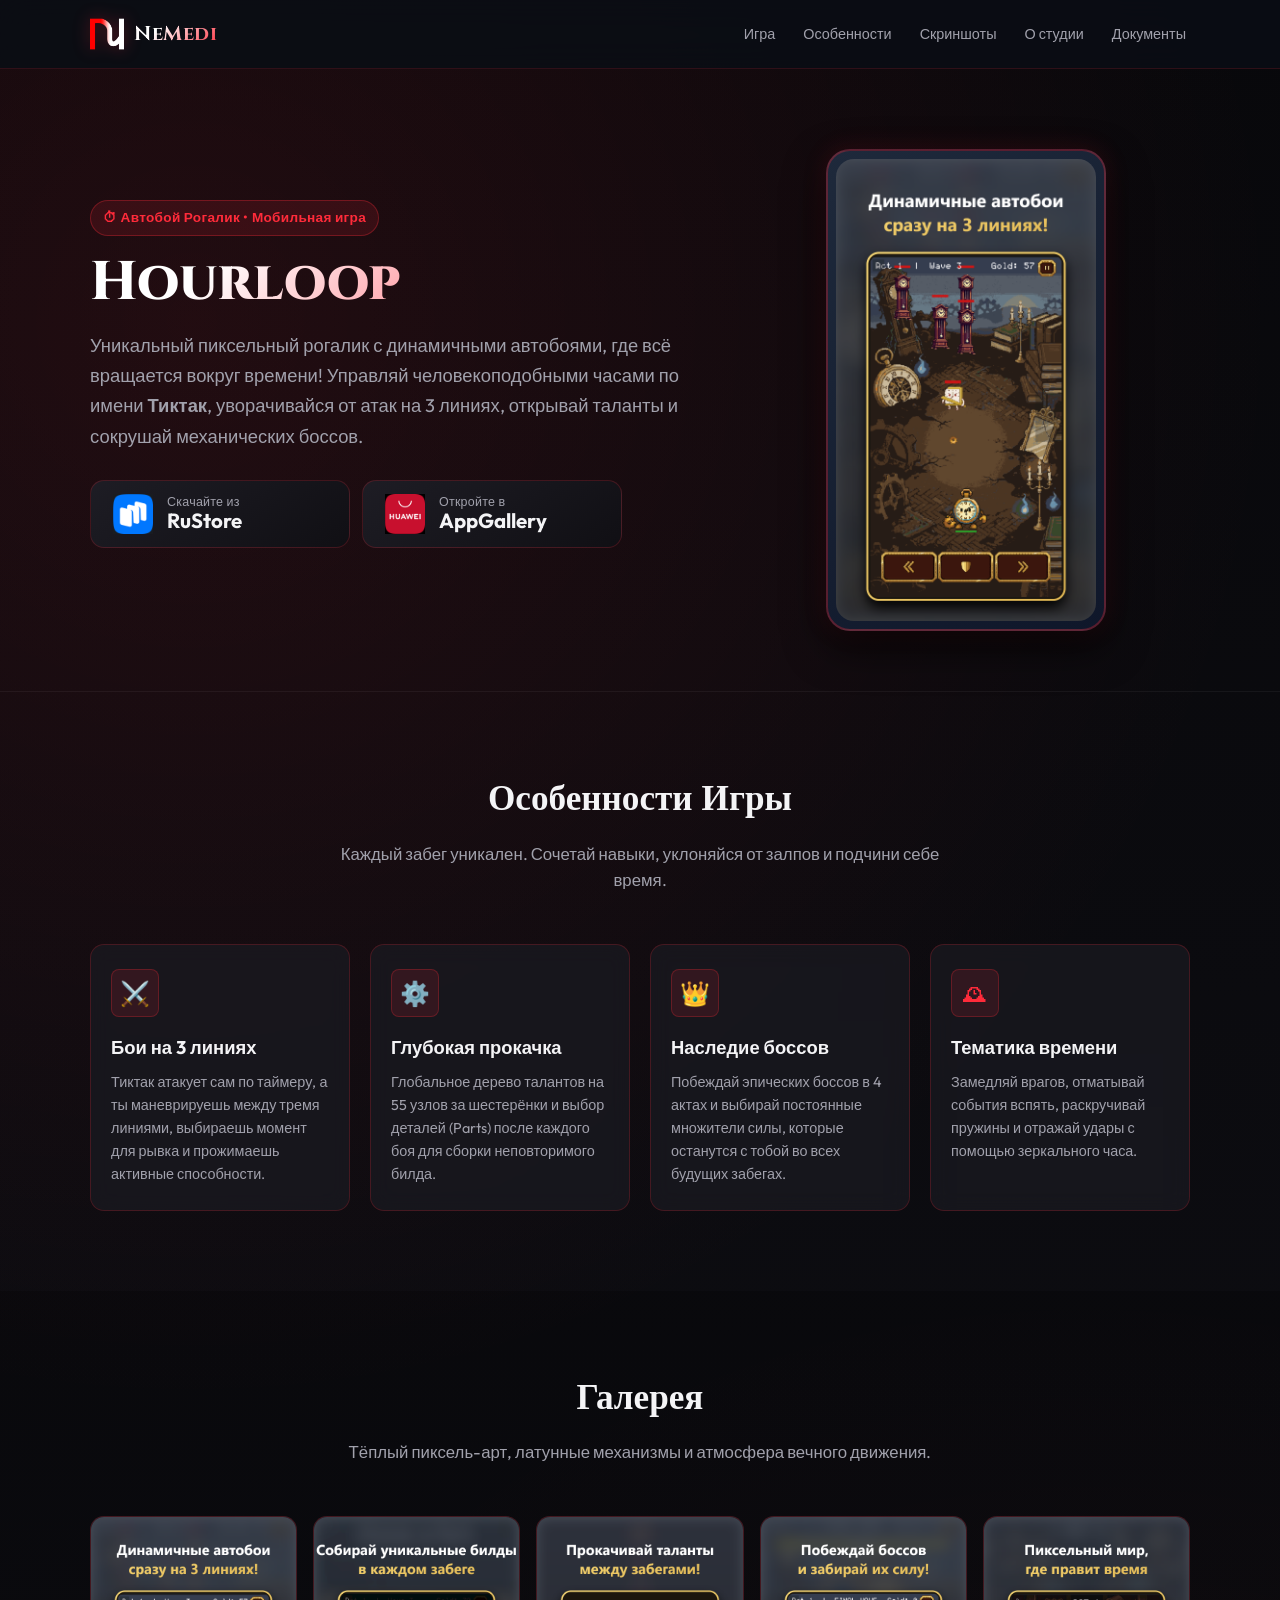
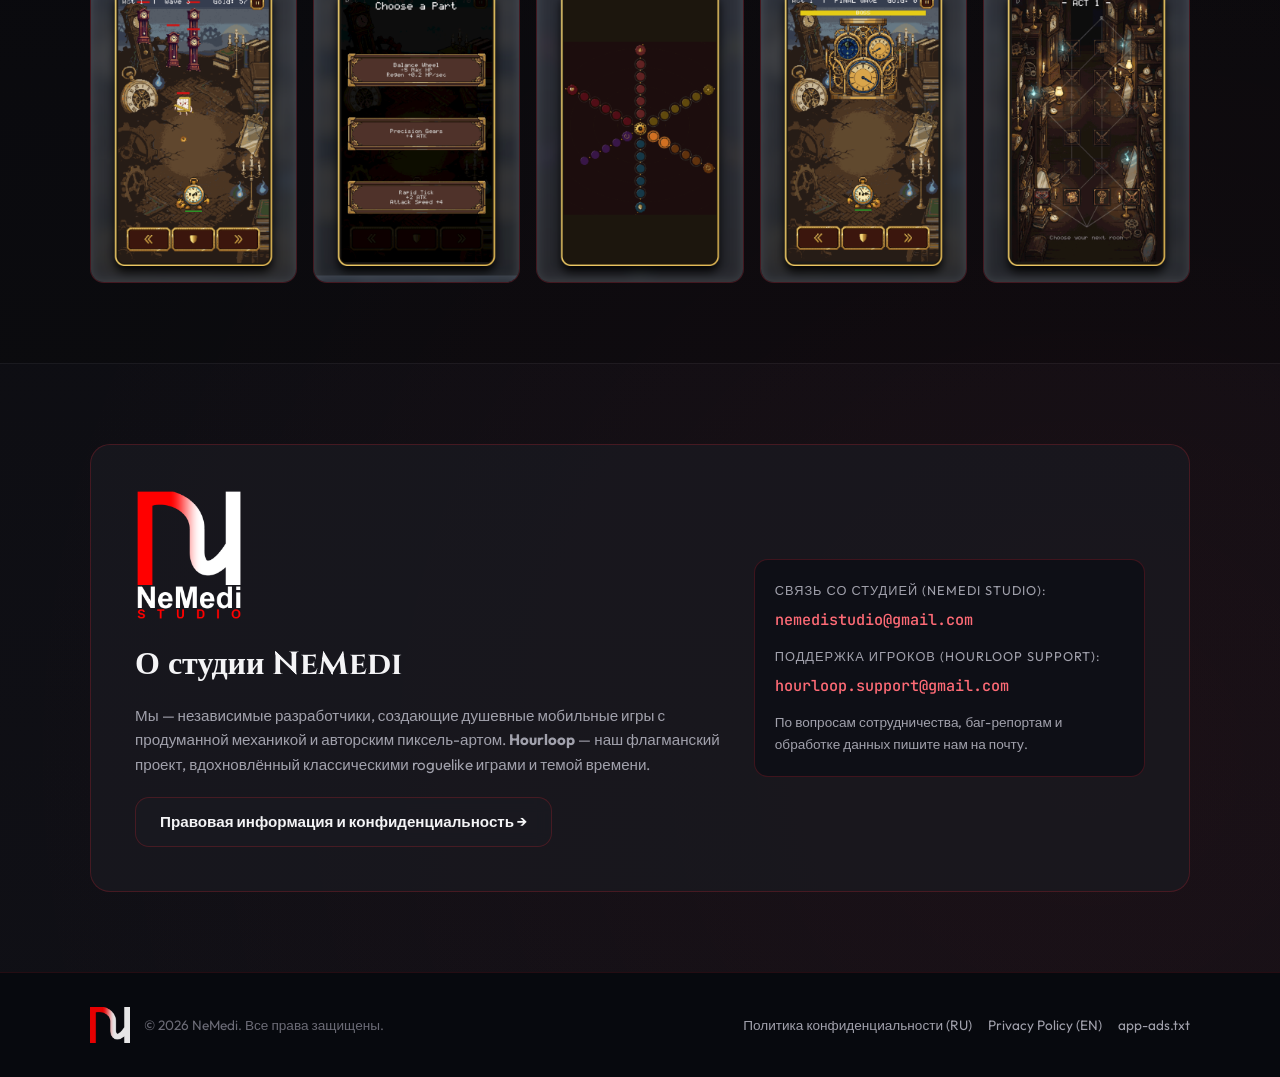
==== commit 9af1bc8e: "Add files via upload" ====
--- a/index.html
+++ b/index.html
@@ -14,7 +14,7 @@
   <header>
     <div class="container nav-wrap">
       <a href="index.html" class="brand">
-        <img src="assets/app_icon.png" alt="Hourloop Icon" class="brand-icon">
+        <img src="assets/nemedi_mark.png" alt="" class="brand-mark">
         <span class="brand-name">NeMedi</span>
       </a>
       <nav>
@@ -41,11 +41,19 @@
               Уникальный пиксельный рогалик с динамичными автобоями, где всё вращается вокруг времени! Управляй человекоподобными часами по имени <strong>Тиктак</strong>, уворачивайся от атак на 3 линиях, открывай таланты и сокрушай механических боссов.
             </p>
             <div class="cta-group">
-              <a href="https://www.rustore.ru" target="_blank" rel="noopener" class="store-badge-link" id="btn-rustore" title="Скачать в RuStore">
-                <img src="assets/badge_rustore.png" alt="Доступно в RuStore" class="store-badge-img">
+              <a href="https://www.rustore.ru" target="_blank" rel="noopener" class="store-btn" id="btn-rustore" aria-label="Скачать Hourloop в RuStore">
+                <img src="assets/icon_rustore.png" alt="" class="store-btn-icon">
+                <span class="store-btn-text">
+                  <span class="store-btn-top">Скачайте из</span>
+                  <span class="store-btn-name">RuStore</span>
+                </span>
               </a>
-              <a href="https://url.cloud.huawei.com/BLCYEuFCV2?shareTo=qrcode" target="_blank" rel="noopener" class="store-badge-link" id="btn-appgallery" title="Откройте в AppGallery">
-                <img src="assets/badge_appgallery.png" alt="Откройте в AppGallery" class="store-badge-img">
+              <a href="https://url.cloud.huawei.com/BLCYEuFCV2?shareTo=qrcode" target="_blank" rel="noopener" class="store-btn" id="btn-appgallery" aria-label="Открыть Hourloop в Huawei AppGallery">
+                <img src="assets/icon_appgallery.png" alt="" class="store-btn-icon">
+                <span class="store-btn-text">
+                  <span class="store-btn-top">Откройте в</span>
+                  <span class="store-btn-name">AppGallery</span>
+                </span>
               </a>
             </div>
           </div>
@@ -112,6 +120,7 @@
       <div class="container">
         <div class="about-card">
           <div class="about-info">
+            <img src="assets/nemedi_logo.png" alt="Логотип NeMedi Studio" class="about-logo">
             <h2 class="about-title">О студии NeMedi</h2>
             <p class="about-desc">
               Мы — независимые разработчики, создающие душевные мобильные игры с продуманной механикой и авторским пиксель-артом. <strong>Hourloop</strong> — наш флагманский проект, вдохновлённый классическими roguelike играми и темой времени.
@@ -141,8 +150,11 @@
   <!-- Footer -->
   <footer>
     <div class="container footer-content">
-      <div class="footer-copy">
-        © 2026 NeMedi. Все права защищены.
+      <div class="footer-brand">
+        <img src="assets/nemedi_mark.png" alt="NeMedi Studio" class="footer-logo">
+        <div class="footer-copy">
+          © 2026 NeMedi. Все права защищены.
+        </div>
       </div>
       <div class="footer-links">
         <a href="hourloop/legal/privacy-ru.html">Политика конфиденциальности (RU)</a>
--- a/style.css
+++ b/style.css
@@ -1,20 +1,25 @@
 @import url('https://fonts.googleapis.com/css2?family=Outfit:wght@300;400;500;600;700;800&family=Cinzel:wght@600;700;800&family=JetBrains+Mono:wght@400;500&display=swap');
 
 :root {
-  --bg-dark: #0b0e14;
-  --bg-surface: #121824;
-  --bg-card: rgba(22, 30, 46, 0.75);
-  --bg-card-hover: rgba(30, 41, 62, 0.85);
-  --accent-gold: #e2b042;
-  --accent-gold-glow: rgba(226, 176, 66, 0.35);
-  --accent-brass: #c88937;
-  --accent-blue: #2a75d3;
-  --accent-cyan: #38bdf8;
-  --text-main: #f1f5f9;
-  --text-muted: #94a3b8;
-  --text-dark: #64748b;
-  --border-color: rgba(226, 176, 66, 0.2);
-  --border-hover: rgba(226, 176, 66, 0.5);
+  /* Палитра студии NeMedi: логотип построен на чистом красном #ff0000 и
+     чёрном, поэтому сайт держит ту же пару, а не прежнее золото.
+     Для крупных плоскостей и текста красный чуть смягчён — чистый #ff0000
+     на тёмном фоне «звенит» и утомляет; он остаётся только в самом логотипе
+     и в тонких акцентах. */
+  --bg-dark: #0b0b0e;
+  --bg-surface: #14141a;
+  --bg-card: rgba(26, 26, 33, 0.75);
+  --bg-card-hover: rgba(36, 36, 45, 0.85);
+  --accent-gold: #ff2b3a;
+  --accent-gold-glow: rgba(255, 43, 58, 0.32);
+  --accent-brass: #b3131f;
+  --accent-blue: #7a1520;
+  --accent-cyan: #ff6b76;
+  --text-main: #f4f4f6;
+  --text-muted: #a1a1ac;
+  --text-dark: #6b6b76;
+  --border-color: rgba(255, 43, 58, 0.2);
+  --border-hover: rgba(255, 43, 58, 0.5);
   --radius-sm: 8px;
   --radius-md: 14px;
   --radius-lg: 20px;
@@ -40,9 +45,9 @@
   min-height: 100vh;
   overflow-x: hidden;
   background-image: 
-    radial-gradient(circle at 15% 15%, rgba(226, 176, 66, 0.08) 0%, transparent 40%),
-    radial-gradient(circle at 85% 85%, rgba(56, 189, 248, 0.06) 0%, transparent 40%),
-    linear-gradient(to bottom, #090c10, #0d121c);
+    radial-gradient(circle at 15% 12%, rgba(255, 43, 58, 0.10) 0%, transparent 42%),
+    radial-gradient(circle at 85% 88%, rgba(255, 43, 58, 0.05) 0%, transparent 42%),
+    linear-gradient(to bottom, #08080b, #101016);
 }
 
 .container {
@@ -59,7 +64,7 @@
   backdrop-filter: blur(16px);
   -webkit-backdrop-filter: blur(16px);
   background: rgba(11, 14, 20, 0.9);
-  border-bottom: 1px solid rgba(226, 176, 66, 0.15);
+  border-bottom: 1px solid rgba(255, 43, 58, 0.15);
 }
 
 .nav-wrap {
@@ -79,13 +84,14 @@
   flex-shrink: 0;
 }
 
-.brand-icon {
-  width: 38px;
-  height: 38px;
-  border-radius: var(--radius-sm);
-  border: 1px solid var(--accent-gold);
-  box-shadow: 0 0 10px var(--accent-gold-glow);
-  object-fit: cover;
+/* Монограмма логотипа. Рамки и скругления НЕТ намеренно: у знака прозрачный
+   фон и собственный силуэт, коробка вокруг него превратила бы фирменный знак
+   в «иконку приложения». */
+.brand-mark {
+  width: 34px;
+  height: 34px;
+  object-fit: contain;
+  filter: drop-shadow(0 0 8px var(--accent-gold-glow));
 }
 
 .brand-name {
@@ -150,8 +156,8 @@
   gap: 6px;
   padding: 6px 12px;
   border-radius: 999px;
-  background: rgba(226, 176, 66, 0.12);
-  border: 1px solid rgba(226, 176, 66, 0.3);
+  background: rgba(255, 43, 58, 0.12);
+  border: 1px solid rgba(255, 43, 58, 0.3);
   color: var(--accent-gold);
   font-size: clamp(0.75rem, 2.5vw, 0.85rem);
   font-weight: 600;
@@ -166,7 +172,7 @@
   line-height: 1.15;
   font-weight: 800;
   margin-bottom: 16px;
-  background: linear-gradient(135deg, #ffffff 20%, #f3d182 60%, var(--accent-gold) 100%);
+  background: linear-gradient(135deg, #ffffff 20%, #ff9aa2 60%, var(--accent-gold) 100%);
   -webkit-background-clip: text;
   -webkit-text-fill-color: transparent;
 }
@@ -210,7 +216,7 @@
 
 .btn-primary:hover, .btn-primary:active {
   transform: translateY(-2px);
-  box-shadow: 0 6px 24px rgba(226, 176, 66, 0.55);
+  box-shadow: 0 6px 24px rgba(255, 43, 58, 0.55);
 }
 
 .btn-secondary {
@@ -227,23 +233,65 @@
   transform: translateY(-2px);
 }
 
-.store-badge-link {
-  display: inline-block;
-  transition: transform var(--transition), filter var(--transition);
+/* Кнопки магазинов.
+
+   Готовые официальные плашки использовать не получилось: у них РАЗНЫЕ
+   пропорции — RuStore 1110×400 (2.77), AppGallery 851×256 (3.32). При равной
+   высоте они дают разную ширину, при равной ширине — разную высоту, и
+   «одинакового размера» из них не выходит, не растягивая брендовую графику.
+   Поэтому кнопка своя, а иконка внутри — официальная, вырезанная из плашки
+   без изменений.
+
+   Размер задан жёстко (min-width + фиксированная высота), чтобы обе кнопки
+   были одинаковыми независимо от длины названия магазина. */
+.store-btn {
+  display: inline-flex;
+  align-items: center;
+  gap: 14px;
+  min-width: 260px;
+  height: 68px;
+  padding: 0 22px;
+  box-sizing: border-box;
+  text-decoration: none;
+  color: var(--text-main);
+  background: linear-gradient(145deg, rgba(30, 30, 38, 0.95), rgba(16, 16, 21, 0.95));
+  border: 1px solid var(--border-color);
   border-radius: var(--radius-md);
-  text-decoration: none;
-}
-
-.store-badge-link:hover, .store-badge-link:active {
+  transition: var(--transition);
+}
+
+.store-btn:hover, .store-btn:active {
   transform: translateY(-3px);
-  filter: brightness(1.1) drop-shadow(0 6px 16px rgba(0, 0, 0, 0.4));
-}
-
-.store-badge-img {
-  height: 52px;
-  width: auto;
-  display: block;
-  border-radius: 12px;
+  border-color: var(--border-hover);
+  box-shadow: 0 10px 26px rgba(0, 0, 0, 0.45), 0 0 18px var(--accent-gold-glow);
+}
+
+/* Иконка магазина — брендовая, поэтому только масштабируется. Скругление у
+   обеих исходных иконок уже своё, добавлять своё поверх нельзя. */
+.store-btn-icon {
+  width: 40px;
+  height: 40px;
+  flex-shrink: 0;
+  object-fit: contain;
+}
+
+.store-btn-text {
+  display: flex;
+  flex-direction: column;
+  line-height: 1.15;
+  min-width: 0;
+}
+
+.store-btn-top {
+  font-size: 0.78rem;
+  color: var(--text-muted);
+  letter-spacing: 0.02em;
+}
+
+.store-btn-name {
+  font-size: 1.28rem;
+  font-weight: 700;
+  white-space: nowrap;
 }
 
 .hero-visual {
@@ -258,8 +306,8 @@
   border-radius: 24px;
   padding: 8px;
   background: linear-gradient(145deg, #1e293b, #0f172a);
-  box-shadow: 0 16px 40px rgba(0, 0, 0, 0.7), 0 0 24px rgba(226, 176, 66, 0.15);
-  border: 2px solid rgba(226, 176, 66, 0.3);
+  box-shadow: 0 16px 40px rgba(0, 0, 0, 0.7), 0 0 24px rgba(255, 43, 58, 0.15);
+  border: 2px solid rgba(255, 43, 58, 0.3);
 }
 
 .phone-mockup img {
@@ -318,8 +366,8 @@
   width: 48px;
   height: 48px;
   border-radius: var(--radius-sm);
-  background: rgba(226, 176, 66, 0.12);
-  border: 1px solid rgba(226, 176, 66, 0.25);
+  background: rgba(255, 43, 58, 0.12);
+  border: 1px solid rgba(255, 43, 58, 0.25);
   display: flex;
   align-items: center;
   justify-content: center;
@@ -390,6 +438,18 @@
   align-items: center;
 }
 
+/* Полный логотип студии. Знак вертикальный (336×410), поэтому в шапке он
+   стоял бы крошечным — там монограмма, а целиком логотип показан здесь и в
+   подвале, где место есть. */
+.about-logo {
+  /* 132, а не 96: внутри логотипа есть строка «STUDIO» разрядкой, и на
+     меньшем размере она превращается в неразборчивую полосу. */
+  height: 132px;
+  width: auto;
+  display: block;
+  margin-bottom: 18px;
+}
+
 .about-title {
   font-family: 'Cinzel', serif;
   font-size: clamp(1.5rem, 5vw, 2rem);
@@ -404,7 +464,7 @@
 
 .contact-box {
   background: rgba(11, 14, 20, 0.7);
-  border: 1px solid rgba(226, 176, 66, 0.2);
+  border: 1px solid rgba(255, 43, 58, 0.2);
   border-radius: var(--radius-md);
   padding: 20px;
 }
@@ -435,7 +495,7 @@
 /* Footer */
 footer {
   padding: 32px 0;
-  border-top: 1px solid rgba(226, 176, 66, 0.1);
+  border-top: 1px solid rgba(255, 43, 58, 0.12);
   background: #07090e;
   font-size: 0.85rem;
   color: var(--text-dark);
@@ -447,6 +507,21 @@
   align-items: center;
   flex-wrap: wrap;
   gap: 16px;
+}
+
+.footer-brand {
+  display: flex;
+  align-items: center;
+  gap: 14px;
+}
+
+/* В подвале — МОНОГРАММА, а не полный логотип: на такой высоте подпись
+   «NeMedi STUDIO» внутри знака нечитаема, а рядом и так стоит копирайт
+   с названием студии. */
+.footer-logo {
+  height: 40px;
+  width: auto;
+  opacity: 0.9;
 }
 
 .footer-links {
@@ -479,7 +554,7 @@
 .legal-header {
   margin-bottom: 28px;
   padding-bottom: 20px;
-  border-bottom: 1px solid rgba(226, 176, 66, 0.15);
+  border-bottom: 1px solid rgba(255, 43, 58, 0.15);
 }
 
 .legal-header h1 {
@@ -522,7 +597,7 @@
 }
 
 .lang-btn:hover, .lang-btn.active {
-  background: rgba(226, 176, 66, 0.15);
+  background: rgba(255, 43, 58, 0.15);
   border-color: var(--accent-gold);
   color: var(--accent-gold);
 }
@@ -582,7 +657,7 @@
 }
 
 .legal-body th {
-  background: rgba(226, 176, 66, 0.12);
+  background: rgba(255, 43, 58, 0.12);
   color: var(--accent-gold);
   font-weight: 600;
 }
@@ -691,6 +766,19 @@
     gap: 14px;
   }
 
+  .footer-brand {
+    flex-direction: column;
+    gap: 10px;
+  }
+
+  /* Кнопки магазинов на телефоне — во всю ширину колонки и по-прежнему
+     одинаковые между собой. */
+  .store-btn {
+    width: 100%;
+    min-width: 0;
+    justify-content: center;
+  }
+
   .footer-links {
     justify-content: center;
   }
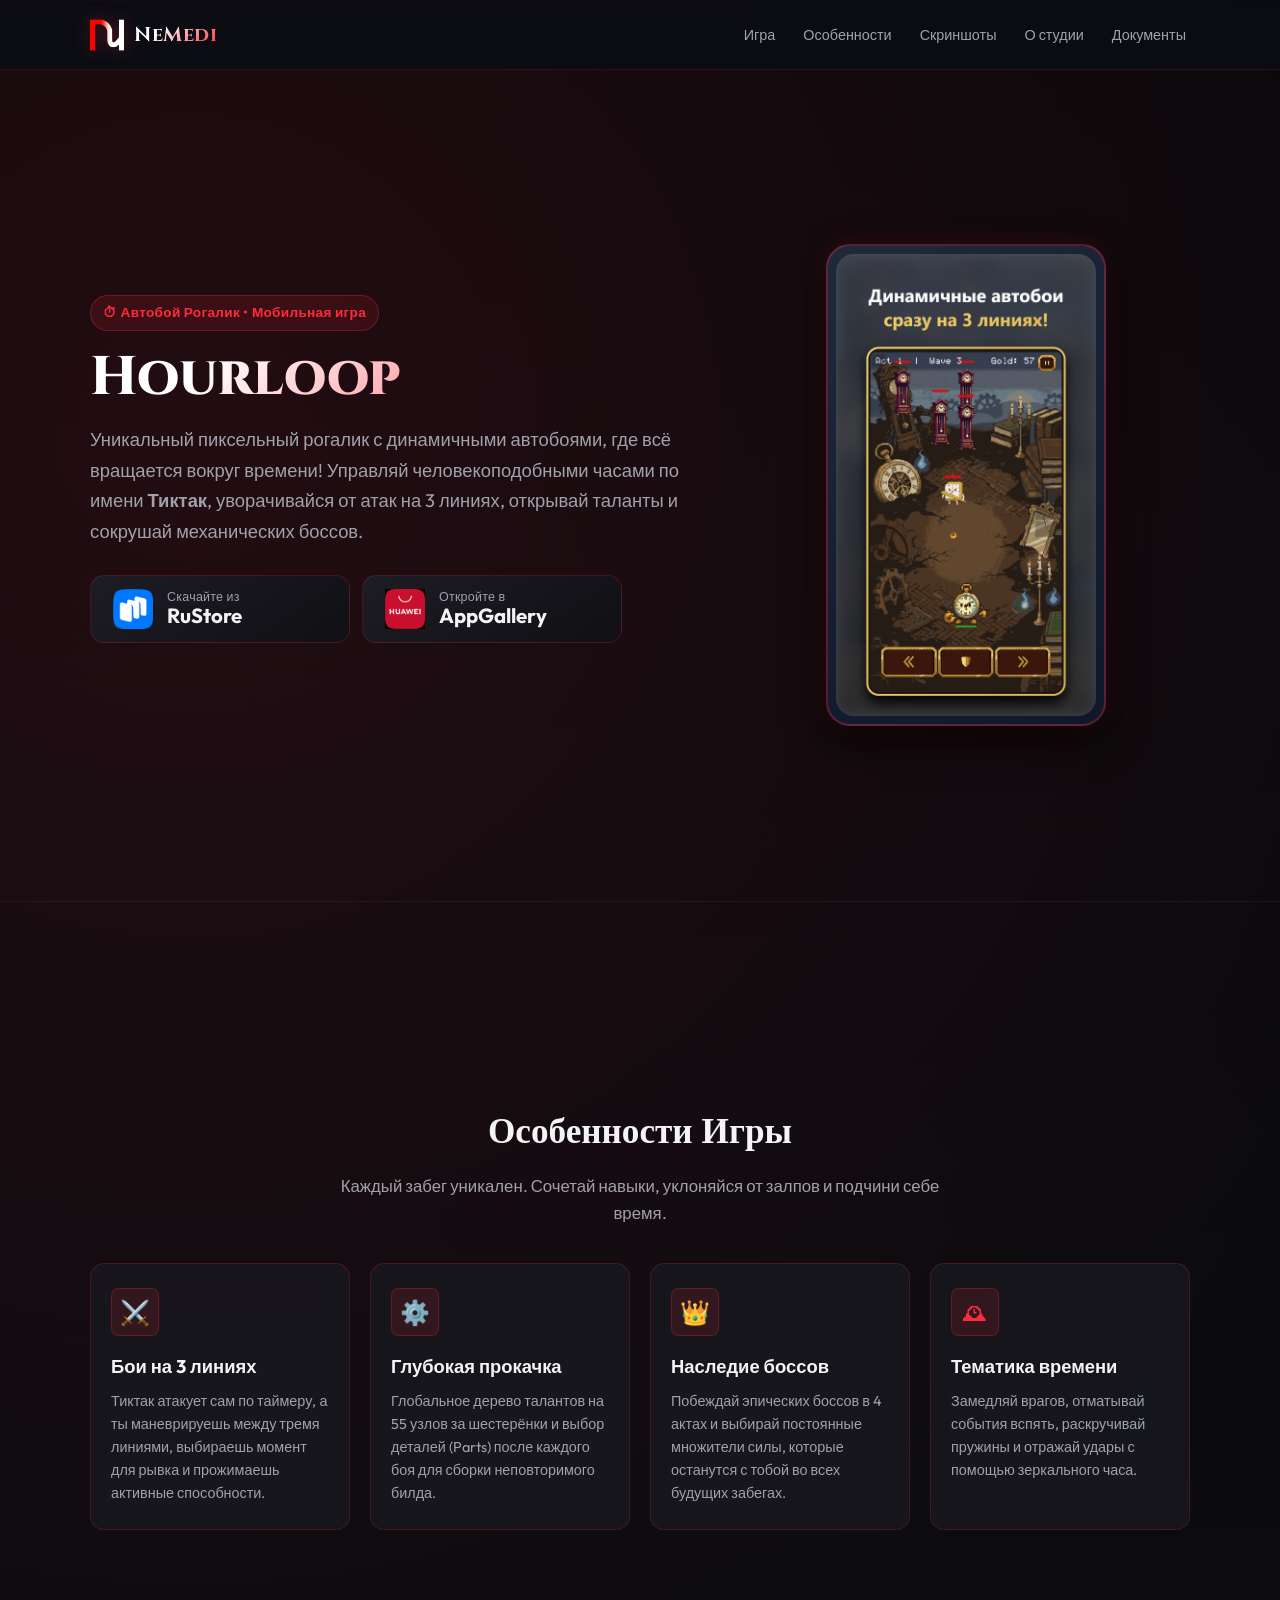
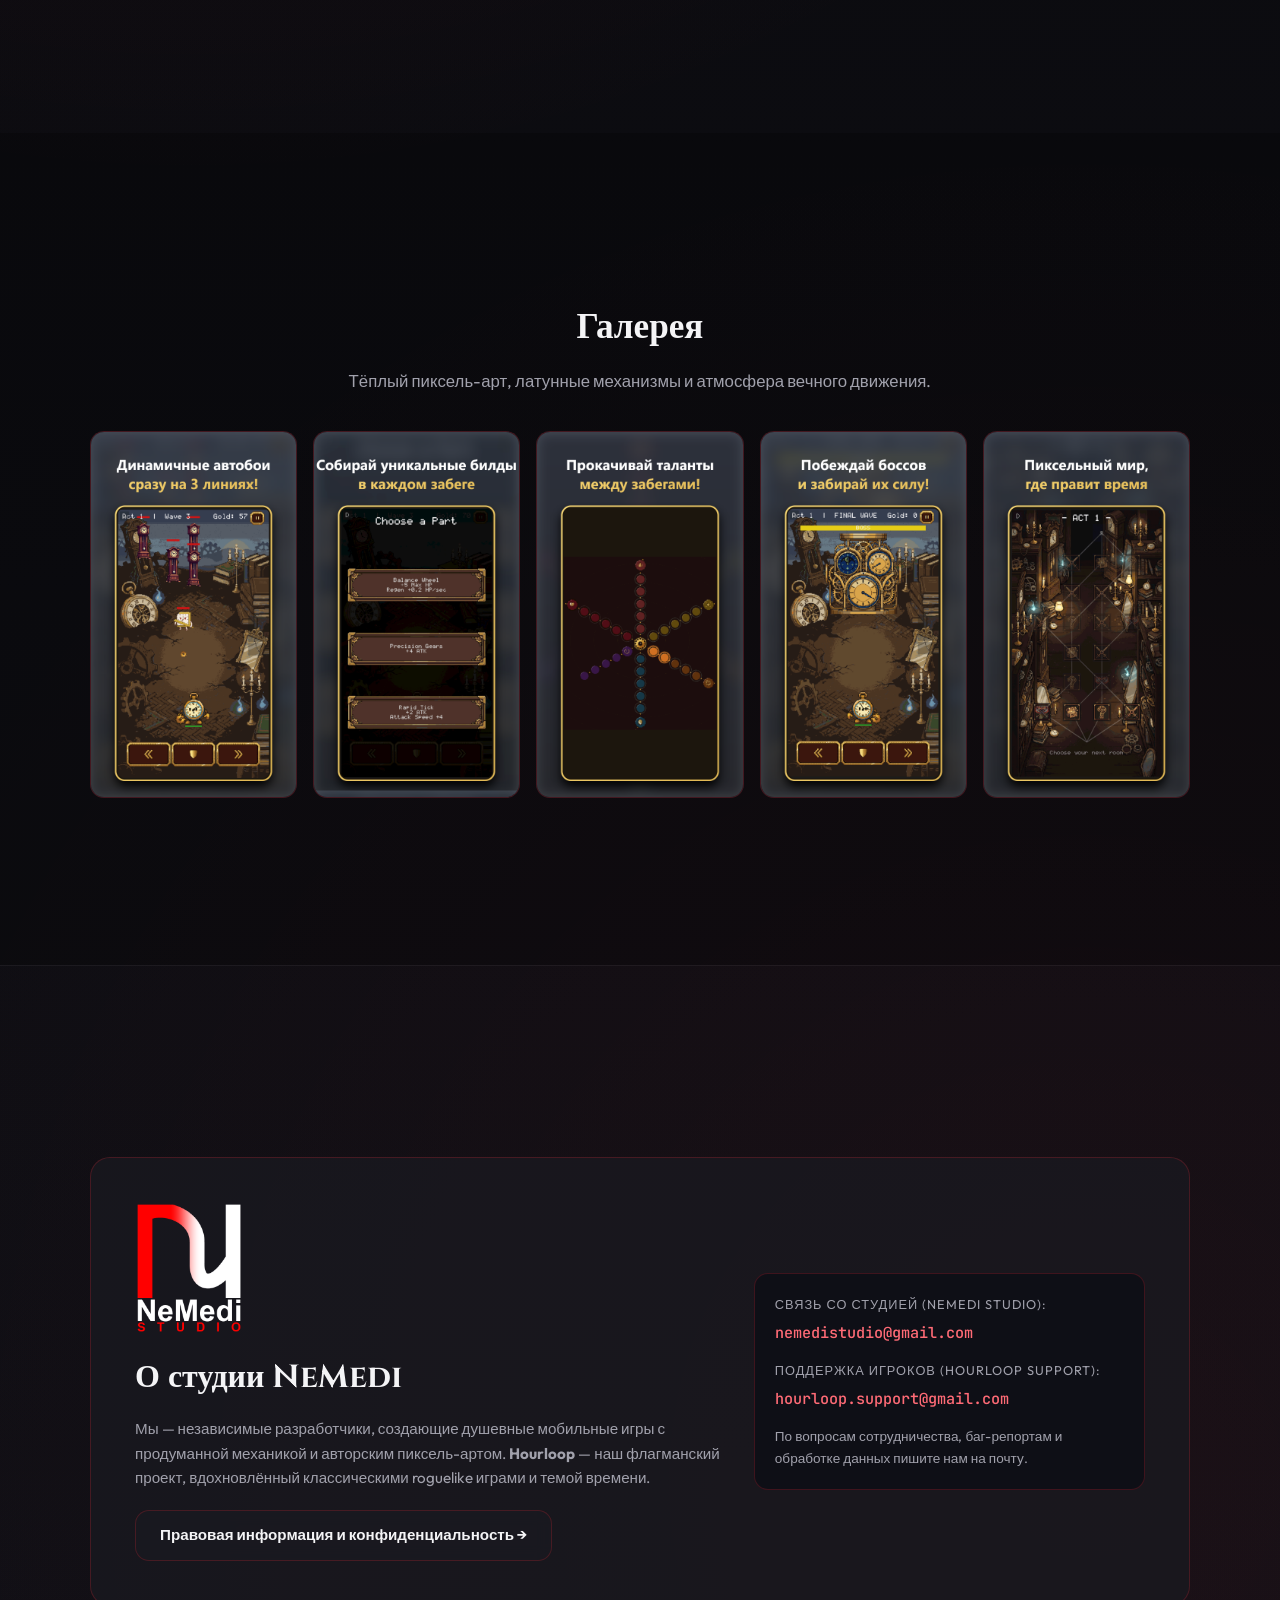
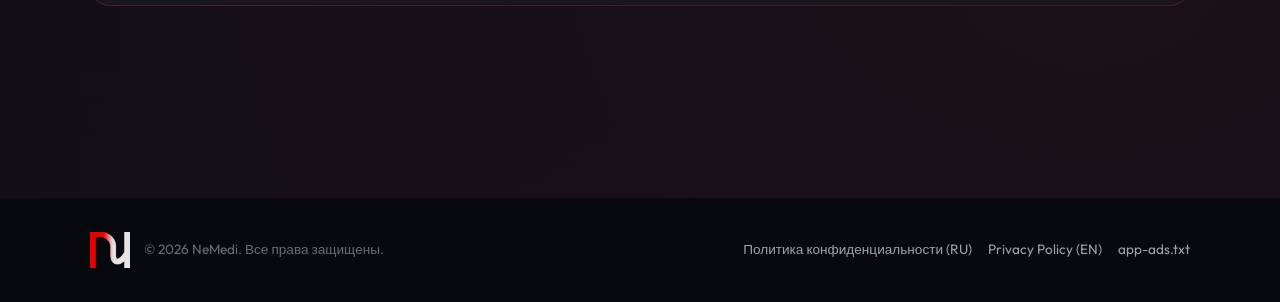
==== commit 61654dfd: "Add files via upload" ====
--- a/index.html
+++ b/index.html
@@ -41,7 +41,7 @@
               Уникальный пиксельный рогалик с динамичными автобоями, где всё вращается вокруг времени! Управляй человекоподобными часами по имени <strong>Тиктак</strong>, уворачивайся от атак на 3 линиях, открывай таланты и сокрушай механических боссов.
             </p>
             <div class="cta-group">
-              <a href="https://www.rustore.ru" target="_blank" rel="noopener" class="store-btn" id="btn-rustore" aria-label="Скачать Hourloop в RuStore">
+              <a href="https://www.rustore.ru/catalog/app/com.NeMedi.hourloop" target="_blank" rel="noopener" class="store-btn" id="btn-rustore" aria-label="Скачать Hourloop в RuStore">
                 <img src="assets/icon_rustore.png" alt="" class="store-btn-icon">
                 <span class="store-btn-text">
                   <span class="store-btn-top">Скачайте из</span>
--- a/style.css
+++ b/style.css
@@ -34,6 +34,7 @@
 
 html {
   scroll-behavior: smooth;
+  scroll-padding-top: 68px;
   -webkit-text-size-adjust: 100%;
 }
 
@@ -51,6 +52,7 @@
 }
 
 .container {
+  width: 100%;
   max-width: 1140px;
   margin: 0 auto;
   padding: 0 20px;
@@ -139,7 +141,12 @@
 
 /* Hero Section */
 .hero {
-  padding: clamp(40px, 8vw, 80px) 0 clamp(30px, 6vw, 60px);
+  min-height: calc(100vh - 68px);
+  min-height: calc(100dvh - 68px);
+  display: flex;
+  flex-direction: column;
+  justify-content: center;
+  padding: clamp(32px, 5vh, 60px) 0;
   position: relative;
 }
 
@@ -319,14 +326,19 @@
 
 /* Features */
 .features {
-  padding: clamp(50px, 8vw, 80px) 0;
+  min-height: calc(100vh - 68px);
+  min-height: calc(100dvh - 68px);
+  display: flex;
+  flex-direction: column;
+  justify-content: center;
+  padding: clamp(32px, 5vh, 60px) 0;
   border-top: 1px solid rgba(255, 255, 255, 0.05);
 }
 
 .section-head {
   text-align: center;
   max-width: 650px;
-  margin: 0 auto clamp(30px, 6vw, 50px);
+  margin: 0 auto clamp(24px, 4vh, 44px);
 }
 
 .section-title {
@@ -390,7 +402,12 @@
 
 /* Promo Gallery / Carousel */
 .gallery {
-  padding: clamp(50px, 8vw, 80px) 0;
+  min-height: calc(100vh - 68px);
+  min-height: calc(100dvh - 68px);
+  display: flex;
+  flex-direction: column;
+  justify-content: center;
+  padding: clamp(32px, 5vh, 60px) 0;
   background: rgba(0, 0, 0, 0.25);
 }
 
@@ -423,7 +440,12 @@
 
 /* About Studio */
 .about {
-  padding: clamp(50px, 8vw, 80px) 0;
+  min-height: calc(100vh - 68px);
+  min-height: calc(100dvh - 68px);
+  display: flex;
+  flex-direction: column;
+  justify-content: center;
+  padding: clamp(32px, 5vh, 60px) 0;
   border-top: 1px solid rgba(255, 255, 255, 0.05);
 }
 
@@ -698,6 +720,18 @@
    ========================================================================== */
 
 @media (max-width: 768px) {
+  html {
+    scroll-padding-top: 84px;
+  }
+
+  .hero,
+  .features,
+  .gallery,
+  .about {
+    min-height: calc(100dvh - 84px);
+    padding: clamp(28px, 4vh, 48px) 0;
+  }
+
   .nav-wrap {
     flex-direction: column;
     height: auto;
@@ -783,3 +817,21 @@
     justify-content: center;
   }
 }
+
+/* ==========================================================================
+   Desktop Smooth Section Snapping
+   ========================================================================== */
+
+@media (min-width: 992px) and (min-height: 650px) {
+  html {
+    scroll-snap-type: y proximity;
+  }
+
+  .hero,
+  .features,
+  .gallery,
+  .about {
+    scroll-snap-align: start;
+    scroll-snap-stop: normal;
+  }
+}
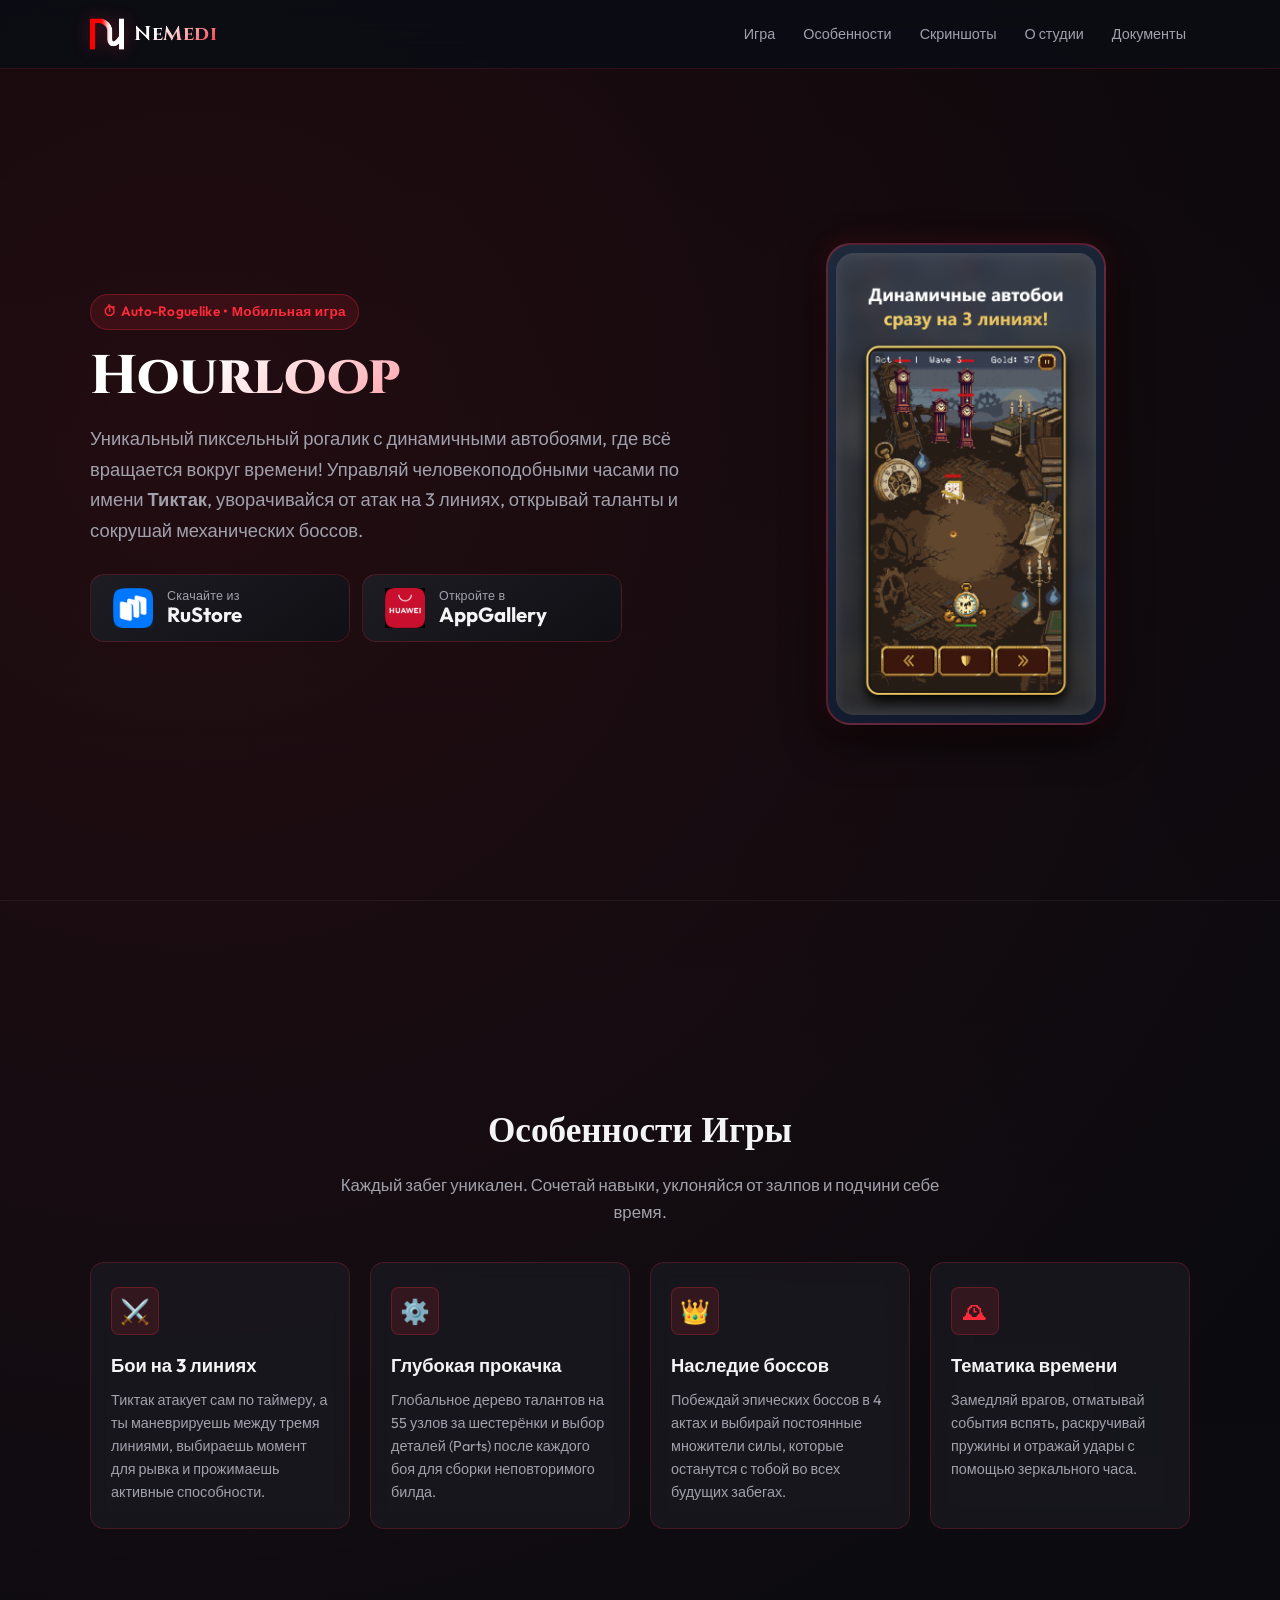
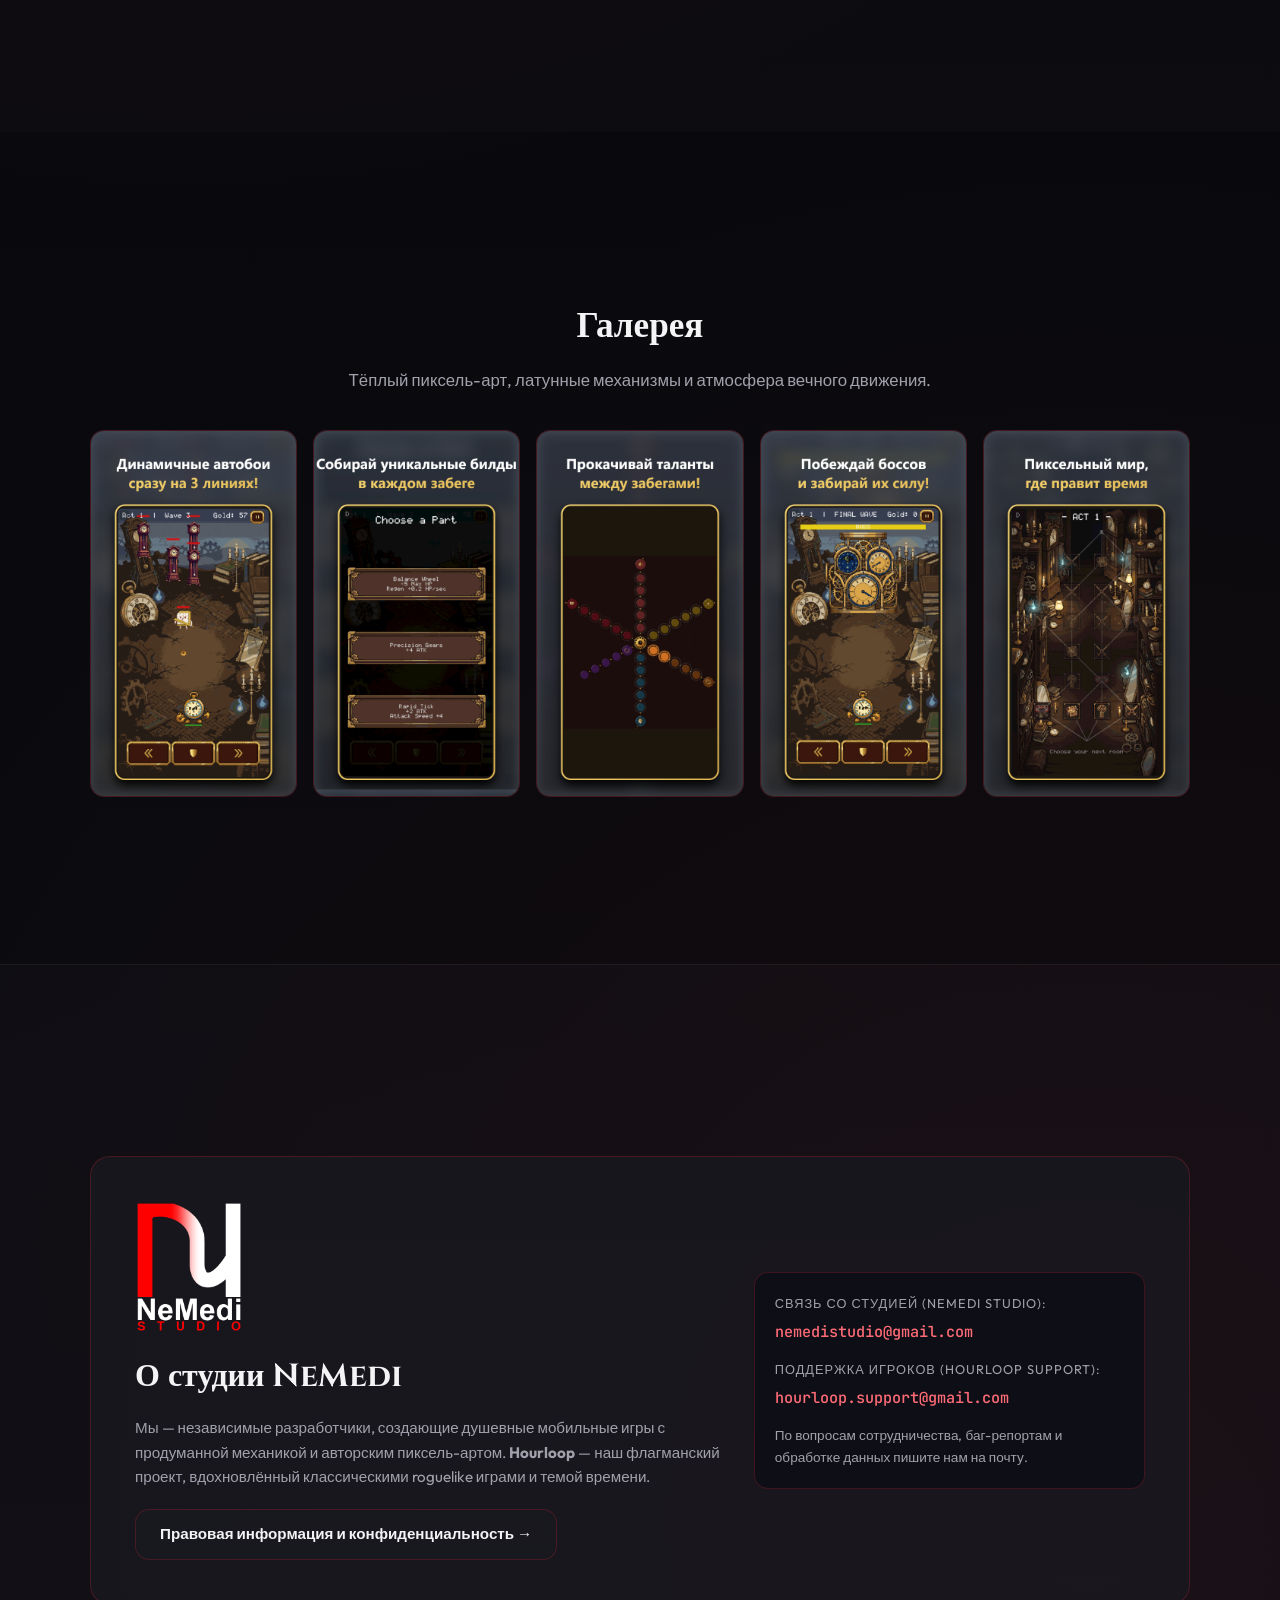
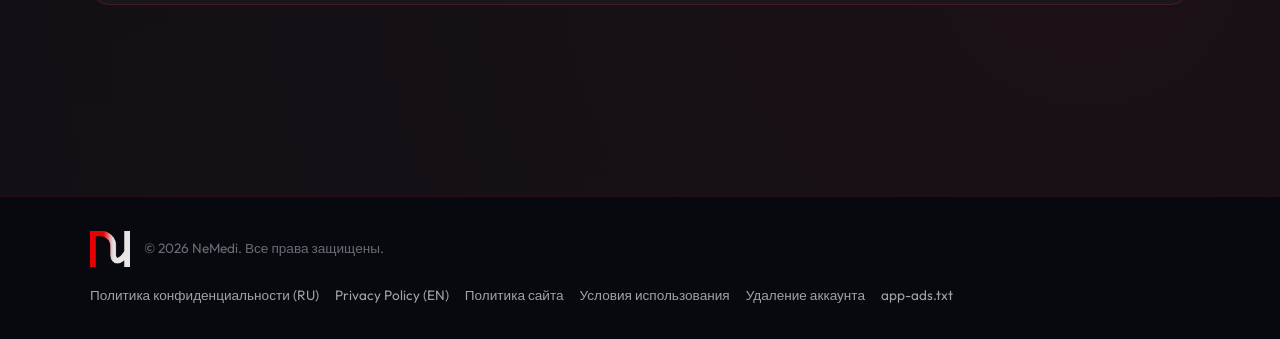
==== commit 9258b58d: "Add files via upload" ====
--- a/index.html
+++ b/index.html
@@ -3,8 +3,8 @@
 <head>
   <meta charset="UTF-8">
   <meta name="viewport" content="width=device-width, initial-scale=1.0">
-  <title>NeMedi Games — Hourloop</title>
-  <meta name="description" content="Официальный сайт инди-студии NeMedi и игры Hourloop — автобой рогалик в мире механизмов и времени.">
+  <title>NeMedi Games — Hourloop: Auto-Roguelike</title>
+  <meta name="description" content="Официальный сайт инди-студии NeMedi и игры Hourloop: Auto-Roguelike — пиксельный рогалик с автобоями в мире механизмов и времени.">
   <link rel="icon" type="image/png" href="assets/app_icon.png">
   <link rel="stylesheet" href="style.css">
 </head>
@@ -35,7 +35,7 @@
       <div class="container">
         <div class="hero-grid">
           <div class="hero-info">
-            <span class="badge">⏱ Автобой Рогалик • Мобильная игра</span>
+            <span class="badge">⏱ Auto-Roguelike • Мобильная игра</span>
             <h1 class="hero-title">Hourloop</h1>
             <p class="hero-subtitle">
               Уникальный пиксельный рогалик с динамичными автобоями, где всё вращается вокруг времени! Управляй человекоподобными часами по имени <strong>Тиктак</strong>, уворачивайся от атак на 3 линиях, открывай таланты и сокрушай механических боссов.
@@ -159,6 +159,9 @@
       <div class="footer-links">
         <a href="hourloop/legal/privacy-ru.html">Политика конфиденциальности (RU)</a>
         <a href="hourloop/legal/privacy-en.html">Privacy Policy (EN)</a>
+        <a href="hourloop/legal/privacy-site-ru.html">Политика сайта</a>
+        <a href="hourloop/legal/terms-ru.html">Условия использования</a>
+        <a href="hourloop/legal/delete-account-ru.html">Удаление аккаунта</a>
         <a href="app-ads.txt">app-ads.txt</a>
       </div>
     </div>
--- a/style.css
+++ b/style.css
@@ -1,4 +1,9 @@
-@import url('https://fonts.googleapis.com/css2?family=Outfit:wght@300;400;500;600;700;800&family=Cinzel:wght@600;700;800&family=JetBrains+Mono:wght@400;500&display=swap');
+/* Шрифты студии на собственном хостинге (SIL OFL 1.1, тексты лицензий — assets/fonts/OFL-*.txt).
+   Раньше подключались @import-ом с Google Fonts — IP посетителя уходил в Google. */
+@font-face { font-family: 'Cinzel'; font-style: normal; font-weight: 600 800; font-display: swap; src: url(assets/fonts/cinzel-latin.woff2) format('woff2'); unicode-range: U+0000-00FF, U+0131, U+0152-0153, U+02BB-02BC, U+02C6, U+02DA, U+02DC, U+0304, U+0308, U+0329, U+2000-206F, U+20AC, U+2122, U+2191, U+2193, U+2212, U+2215, U+FEFF, U+FFFD; }
+@font-face { font-family: 'JetBrains Mono'; font-style: normal; font-weight: 400 500; font-display: swap; src: url(assets/fonts/jetbrains-mono-cyrillic.woff2) format('woff2'); unicode-range: U+0301, U+0400-045F, U+0490-0491, U+04B0-04B1, U+2116; }
+@font-face { font-family: 'JetBrains Mono'; font-style: normal; font-weight: 400 500; font-display: swap; src: url(assets/fonts/jetbrains-mono-latin.woff2) format('woff2'); unicode-range: U+0000-00FF, U+0131, U+0152-0153, U+02BB-02BC, U+02C6, U+02DA, U+02DC, U+0304, U+0308, U+0329, U+2000-206F, U+20AC, U+2122, U+2191, U+2193, U+2212, U+2215, U+FEFF, U+FFFD; }
+@font-face { font-family: 'Outfit'; font-style: normal; font-weight: 300 800; font-display: swap; src: url(assets/fonts/outfit-latin.woff2) format('woff2'); unicode-range: U+0000-00FF, U+0131, U+0152-0153, U+02BB-02BC, U+02C6, U+02DA, U+02DC, U+0304, U+0308, U+0329, U+2000-206F, U+20AC, U+2122, U+2191, U+2193, U+2212, U+2215, U+FEFF, U+FFFD; }
 
 :root {
   /* Палитра студии NeMedi: логотип построен на чистом красном #ff0000 и
@@ -36,6 +41,7 @@
   scroll-behavior: smooth;
   scroll-padding-top: 68px;
   -webkit-text-size-adjust: 100%;
+  overflow-x: clip;
 }
 
 body {
@@ -44,7 +50,9 @@
   color: var(--text-main);
   line-height: 1.6;
   min-height: 100vh;
-  overflow-x: hidden;
+  padding-top: 68px;
+  overflow-x: clip;
+  width: 100%;
   background-image: 
     radial-gradient(circle at 15% 12%, rgba(255, 43, 58, 0.10) 0%, transparent 42%),
     radial-gradient(circle at 85% 88%, rgba(255, 43, 58, 0.05) 0%, transparent 42%),
@@ -54,18 +62,21 @@
 .container {
   width: 100%;
   max-width: 1140px;
+  min-width: 0;
   margin: 0 auto;
   padding: 0 20px;
 }
 
 /* Header & Nav */
 header {
-  position: sticky;
+  position: fixed;
   top: 0;
-  z-index: 100;
+  left: 0;
+  width: 100%;
+  z-index: 1000;
   backdrop-filter: blur(16px);
   -webkit-backdrop-filter: blur(16px);
-  background: rgba(11, 14, 20, 0.9);
+  background: rgba(11, 14, 20, 0.92);
   border-bottom: 1px solid rgba(255, 43, 58, 0.15);
 }
 
@@ -147,6 +158,10 @@
   flex-direction: column;
   justify-content: center;
   padding: clamp(32px, 5vh, 60px) 0;
+  width: 100%;
+  max-width: 100%;
+  min-width: 0;
+  overflow-x: clip;
   position: relative;
 }
 
@@ -332,6 +347,10 @@
   flex-direction: column;
   justify-content: center;
   padding: clamp(32px, 5vh, 60px) 0;
+  width: 100%;
+  max-width: 100%;
+  min-width: 0;
+  overflow-x: clip;
   border-top: 1px solid rgba(255, 255, 255, 0.05);
 }
 
@@ -408,6 +427,10 @@
   flex-direction: column;
   justify-content: center;
   padding: clamp(32px, 5vh, 60px) 0;
+  width: 100%;
+  max-width: 100%;
+  min-width: 0;
+  overflow-x: clip;
   background: rgba(0, 0, 0, 0.25);
 }
 
@@ -446,6 +469,10 @@
   flex-direction: column;
   justify-content: center;
   padding: clamp(32px, 5vh, 60px) 0;
+  width: 100%;
+  max-width: 100%;
+  min-width: 0;
+  overflow-x: clip;
   border-top: 1px solid rgba(255, 255, 255, 0.05);
 }
 
@@ -720,46 +747,128 @@
    ========================================================================== */
 
 @media (max-width: 768px) {
+  html, body {
+    overflow-x: clip;
+  }
+
   html {
-    scroll-padding-top: 84px;
+    scroll-padding-top: 92px;
+  }
+
+  body {
+    padding-top: 92px;
+  }
+
+  header .container {
+    padding: 0 10px;
   }
 
   .hero,
   .features,
   .gallery,
   .about {
-    min-height: calc(100dvh - 84px);
-    padding: clamp(28px, 4vh, 48px) 0;
+    min-height: auto;
+    padding: 36px 0;
+    width: 100%;
+    max-width: 100%;
+    min-width: 0;
+    overflow-x: clip;
+  }
+
+  .hero {
+    padding: 20px 0 36px;
   }
 
   .nav-wrap {
     flex-direction: column;
     height: auto;
-    padding: 12px 0;
+    padding: 10px 0 8px;
     gap: 8px;
+    width: 100%;
+    max-width: 100%;
+    min-width: 0;
+  }
+
+  nav {
+    width: 100%;
+    max-width: 100%;
+    min-width: 0;
   }
 
   .nav-links {
     width: 100%;
+    max-width: 100%;
+    min-width: 0;
+    display: flex;
     justify-content: flex-start;
-    gap: 16px;
-    padding-bottom: 4px;
+    gap: 6px;
+    padding: 2px 2px 4px;
+    overflow-x: auto;
+    -webkit-overflow-scrolling: touch;
+    scrollbar-width: none;
+  }
+
+  .nav-links::-webkit-scrollbar {
+    display: none;
+  }
+
+  .nav-links li {
+    flex-shrink: 0;
+  }
+
+  .nav-links a {
+    font-size: 0.8rem;
+    font-weight: 500;
+    padding: 5px 10px;
+    border-radius: 6px;
+    background: rgba(255, 43, 58, 0.08);
+    border: 1px solid rgba(255, 43, 58, 0.22);
+    color: var(--text-main);
+    display: inline-block;
+    white-space: nowrap;
+    transition: var(--transition);
+  }
+
+  .nav-links a:hover,
+  .nav-links a:active {
+    background: rgba(255, 43, 58, 0.24);
+    border-color: var(--accent-gold);
+    color: #fff;
   }
 
   .hero-grid {
     grid-template-columns: 1fr;
     text-align: center;
+    gap: 24px;
+    width: 100%;
+    max-width: 100%;
+    min-width: 0;
   }
 
   .hero-info {
     display: flex;
     flex-direction: column;
     align-items: center;
+    width: 100%;
+    max-width: 100%;
+    min-width: 0;
+  }
+
+  .hero-title {
+    margin-bottom: 12px;
+  }
+
+  .hero-subtitle {
+    margin-bottom: 20px;
+    font-size: 0.95rem;
   }
 
   .cta-group {
     width: 100%;
+    max-width: 100%;
     flex-direction: column;
+    gap: 10px;
+    margin-bottom: 24px;
   }
 
   .cta-group .btn {
@@ -767,7 +876,8 @@
   }
 
   .phone-mockup {
-    max-width: 240px;
+    max-width: 220px;
+    margin: 0 auto;
   }
 
   /* Gallery becomes a horizontal swipeable carousel on mobile */
@@ -778,6 +888,9 @@
     -webkit-overflow-scrolling: touch;
     gap: 14px;
     padding: 10px 4px 20px;
+    width: 100%;
+    max-width: 100%;
+    min-width: 0;
   }
 
   .gallery-item {
@@ -788,6 +901,9 @@
   .about-card {
     grid-template-columns: 1fr;
     text-align: center;
+    width: 100%;
+    max-width: 100%;
+    min-width: 0;
   }
 
   .contact-box {
@@ -805,12 +921,17 @@
     gap: 10px;
   }
 
-  /* Кнопки магазинов на телефоне — во всю ширину колонки и по-прежнему
-     одинаковые между собой. */
+  /* Кнопки магазинов на телефоне — аккуратные и одинаковые */
   .store-btn {
     width: 100%;
     min-width: 0;
+    height: 58px;
+    padding: 0 18px;
     justify-content: center;
+  }
+
+  .store-btn-name {
+    font-size: 1.15rem;
   }
 
   .footer-links {
@@ -835,3 +956,335 @@
     scroll-snap-stop: normal;
   }
 }
+
+/* ==========================================================================
+   Account Deletion Form (Task 142)
+   ========================================================================== */
+
+.hl-delete-box {
+  background: var(--bg-card);
+  border: 1px solid var(--border-color);
+  border-radius: var(--radius-md);
+  padding: clamp(16px, 4vw, 24px);
+  margin: 16px 0 24px;
+  width: 100%;
+  max-width: 100%;
+  box-sizing: border-box;
+}
+
+.hl-consent-wrap {
+  margin-bottom: 20px;
+  padding: 12px 14px;
+  background: rgba(255, 43, 58, 0.08);
+  border: 1px solid rgba(255, 43, 58, 0.25);
+  border-radius: var(--radius-sm);
+}
+
+.hl-consent-label {
+  display: flex;
+  align-items: flex-start;
+  gap: 12px;
+  cursor: pointer;
+  user-select: none;
+}
+
+.hl-checkbox {
+  width: 20px;
+  height: 20px;
+  margin-top: 2px;
+  flex-shrink: 0;
+  accent-color: var(--accent-gold);
+  cursor: pointer;
+}
+
+.hl-consent-text {
+  font-size: 0.95rem;
+  line-height: 1.45;
+  color: var(--text-main);
+}
+
+.hl-method-group {
+  margin-bottom: 16px;
+}
+
+.hl-method-title {
+  font-size: 0.85rem;
+  font-weight: 600;
+  color: var(--text-muted);
+  text-transform: uppercase;
+  letter-spacing: 0.5px;
+  margin-bottom: 8px;
+}
+
+.hl-btn {
+  display: inline-flex;
+  align-items: center;
+  justify-content: center;
+  gap: 8px;
+  padding: 10px 20px;
+  min-height: 46px;
+  border-radius: var(--radius-sm);
+  font-family: inherit;
+  font-weight: 600;
+  font-size: 0.95rem;
+  text-decoration: none;
+  border: 1px solid transparent;
+  transition: var(--transition);
+  cursor: pointer;
+  touch-action: manipulation;
+  box-sizing: border-box;
+}
+
+.hl-btn:disabled {
+  opacity: 0.45;
+  cursor: not-allowed;
+  transform: none !important;
+  box-shadow: none !important;
+}
+
+.hl-btn-secondary {
+  background: rgba(255, 255, 255, 0.08);
+  border-color: rgba(255, 255, 255, 0.15);
+  color: var(--text-main);
+  white-space: nowrap;
+}
+
+.hl-btn-secondary:hover:not(:disabled) {
+  background: rgba(255, 255, 255, 0.14);
+  border-color: var(--border-hover);
+  color: var(--accent-gold);
+  transform: translateY(-2px);
+}
+
+.hl-btn-danger {
+  background: linear-gradient(135deg, var(--accent-gold) 0%, var(--accent-brass) 100%);
+  color: #ffffff;
+  border-color: rgba(255, 255, 255, 0.25);
+  box-shadow: 0 4px 16px var(--accent-gold-glow);
+  white-space: nowrap;
+}
+
+.hl-btn-danger:hover:not(:disabled) {
+  transform: translateY(-2px);
+  box-shadow: 0 6px 22px rgba(255, 43, 58, 0.5);
+}
+
+.hl-divider {
+  display: flex;
+  align-items: center;
+  text-align: center;
+  margin: 18px 0;
+  color: var(--text-dark);
+  font-size: 0.85rem;
+  text-transform: uppercase;
+  letter-spacing: 0.5px;
+}
+
+.hl-divider::before,
+.hl-divider::after {
+  content: "";
+  flex: 1;
+  border-bottom: 1px solid rgba(255, 255, 255, 0.1);
+}
+
+.hl-divider span {
+  padding: 0 12px;
+}
+
+.hl-field-row {
+  display: flex;
+  gap: 10px;
+  align-items: stretch;
+  flex-wrap: wrap;
+  width: 100%;
+}
+
+.hl-field-row .hl-input {
+  flex: 1;
+  min-width: 160px;
+}
+
+.hl-input {
+  background: rgba(14, 14, 18, 0.9);
+  border: 1px solid rgba(255, 255, 255, 0.16);
+  border-radius: var(--radius-sm);
+  color: var(--text-main);
+  font-family: inherit;
+  font-size: 0.95rem;
+  padding: 10px 14px;
+  min-height: 46px;
+  transition: var(--transition);
+  box-sizing: border-box;
+  width: 100%;
+}
+
+.hl-input:focus {
+  outline: none;
+  border-color: var(--accent-gold);
+  box-shadow: 0 0 0 3px rgba(255, 43, 58, 0.2);
+}
+
+.hl-input-code {
+  font-family: 'JetBrains Mono', monospace;
+  font-size: 1.25rem;
+  letter-spacing: 4px;
+  text-align: center;
+  font-weight: 600;
+}
+
+.hl-code-row {
+  margin-top: 10px;
+}
+
+.hl-status {
+  margin-top: 14px;
+  font-size: 0.92rem;
+  line-height: 1.5;
+  color: var(--text-muted);
+  min-height: 22px;
+  word-break: break-word;
+}
+
+.hl-status-error {
+  color: #ff6b76;
+  font-weight: 500;
+}
+
+.hl-status-success {
+  color: #4ade80;
+  font-weight: 500;
+}
+
+.hl-success-box {
+  background: rgba(46, 213, 115, 0.08);
+  border: 1px solid rgba(46, 213, 115, 0.35);
+  border-radius: var(--radius-md);
+  padding: 20px;
+  margin: 14px 0;
+}
+
+.hl-success-text {
+  color: #f4f4f6;
+  line-height: 1.6;
+  font-size: 0.95rem;
+}
+
+.hl-noscript {
+  background: rgba(255, 170, 0, 0.1);
+  border: 1px solid rgba(255, 170, 0, 0.35);
+  border-radius: var(--radius-sm);
+  padding: 12px 16px;
+  margin: 12px 0;
+  color: #ffc107;
+  font-size: 0.9rem;
+  line-height: 1.5;
+}
+
+.hl-callback-box {
+  background: var(--bg-card);
+  border: 1px solid var(--border-color);
+  border-radius: var(--radius-md);
+  padding: clamp(20px, 5vw, 32px);
+  margin: 20px 0;
+}
+
+.hl-callback-actions {
+  margin-top: 20px;
+}
+
+.hl-return-link {
+  display: inline-flex;
+  margin-top: 8px;
+}
+
+@media (max-width: 480px) {
+  .hl-field-row {
+    flex-direction: column;
+  }
+
+  .hl-field-row .hl-btn {
+    width: 100%;
+  }
+
+  .hl-input-code {
+    letter-spacing: 3px;
+    font-size: 1.15rem;
+  }
+}
+
+/* ==========================================================================
+   VK ID Button (Task 143) — CSS пользовательской кнопки VK ID для Web,
+   дословно из документации VK. Не править: вид кнопки задают требования VK.
+   ========================================================================== */
+
+.VkIdWebSdk__button_reset {
+  border: none;
+  margin: 0;
+  padding: 0;
+  width: auto;
+  overflow: visible;
+  background: transparent;
+  color: inherit;
+  font: inherit;
+  line-height: normal;
+  -webkit-font-smoothing: inherit;
+  -moz-osx-font-smoothing: inherit;
+  -webkit-appearance: none;
+}
+
+.VkIdWebSdk__button {
+  background: #0077ff;
+  cursor: pointer;
+  transition: all .1s ease-out;
+}
+
+.VkIdWebSdk__button:hover {
+  opacity: 0.8;
+}
+
+.VkIdWebSdk__button:active {
+  opacity: .7;
+  transform: scale(.97);
+}
+
+.VkIdWebSdk__button {
+  border-radius: 8px;
+  width: 100%;
+  min-height: 44px;
+}
+
+.VkIdWebSdk__button_container {
+  display: flex;
+  align-items: center;
+  padding: 8px 10px;
+}
+
+.VkIdWebSdk__button_icon + .VkIdWebSdk__button_text {
+  margin-left: -28px;
+}
+
+.VkIdWebSdk__button_text {
+  display: flex;
+  font-family: -apple-system, system-ui, "Helvetica Neue", Roboto, sans-serif;
+  flex: 1;
+  justify-content: center;
+  color: #ffffff;
+}
+
+/* Подсветка блока согласия на 2 с: «Продолжить с VK ID» нажали без флажка (Task 143) */
+.hl-consent-flash {
+  animation: hl-consent-flash 2s ease-out;
+}
+
+@keyframes hl-consent-flash {
+  0%,
+  70% {
+    border-color: var(--accent-gold);
+    box-shadow: 0 0 0 3px rgba(255, 43, 58, 0.4);
+  }
+
+  100% {
+    border-color: rgba(255, 43, 58, 0.25);
+    box-shadow: 0 0 0 3px rgba(255, 43, 58, 0);
+  }
+}
